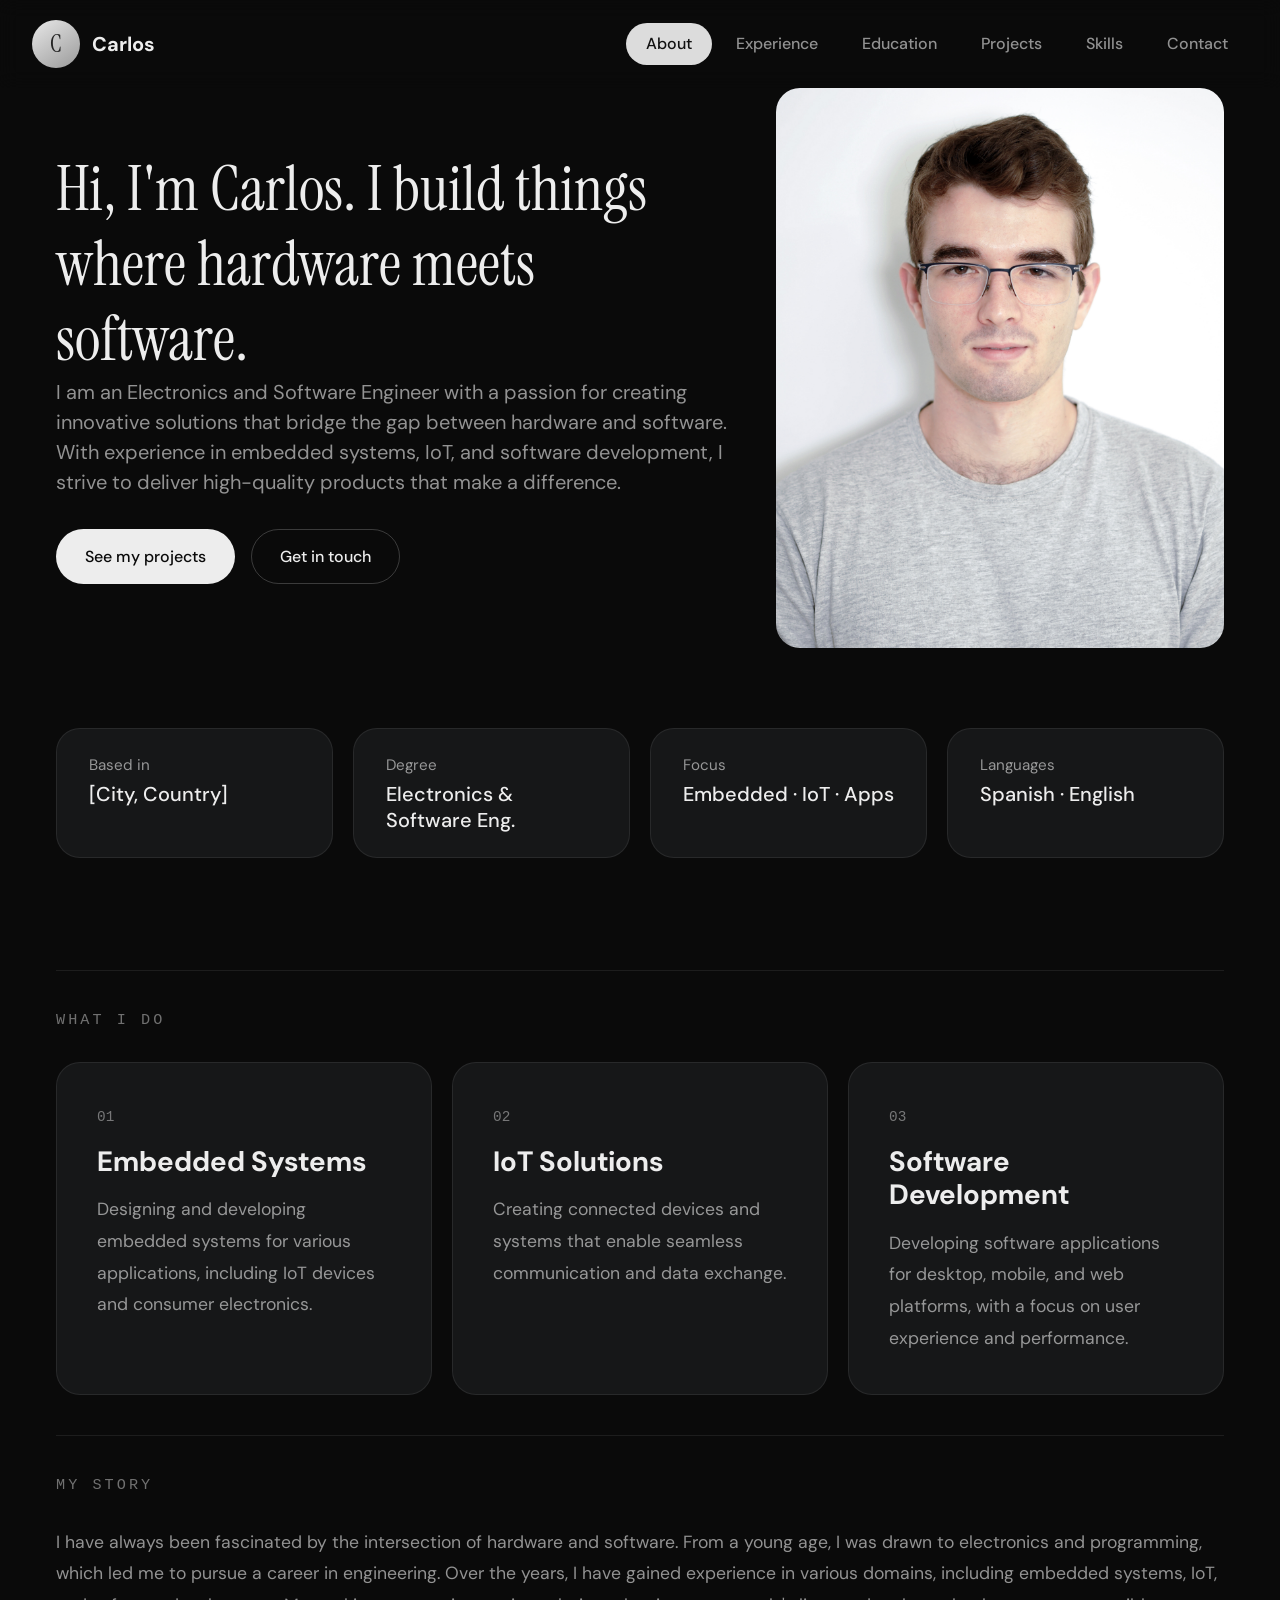
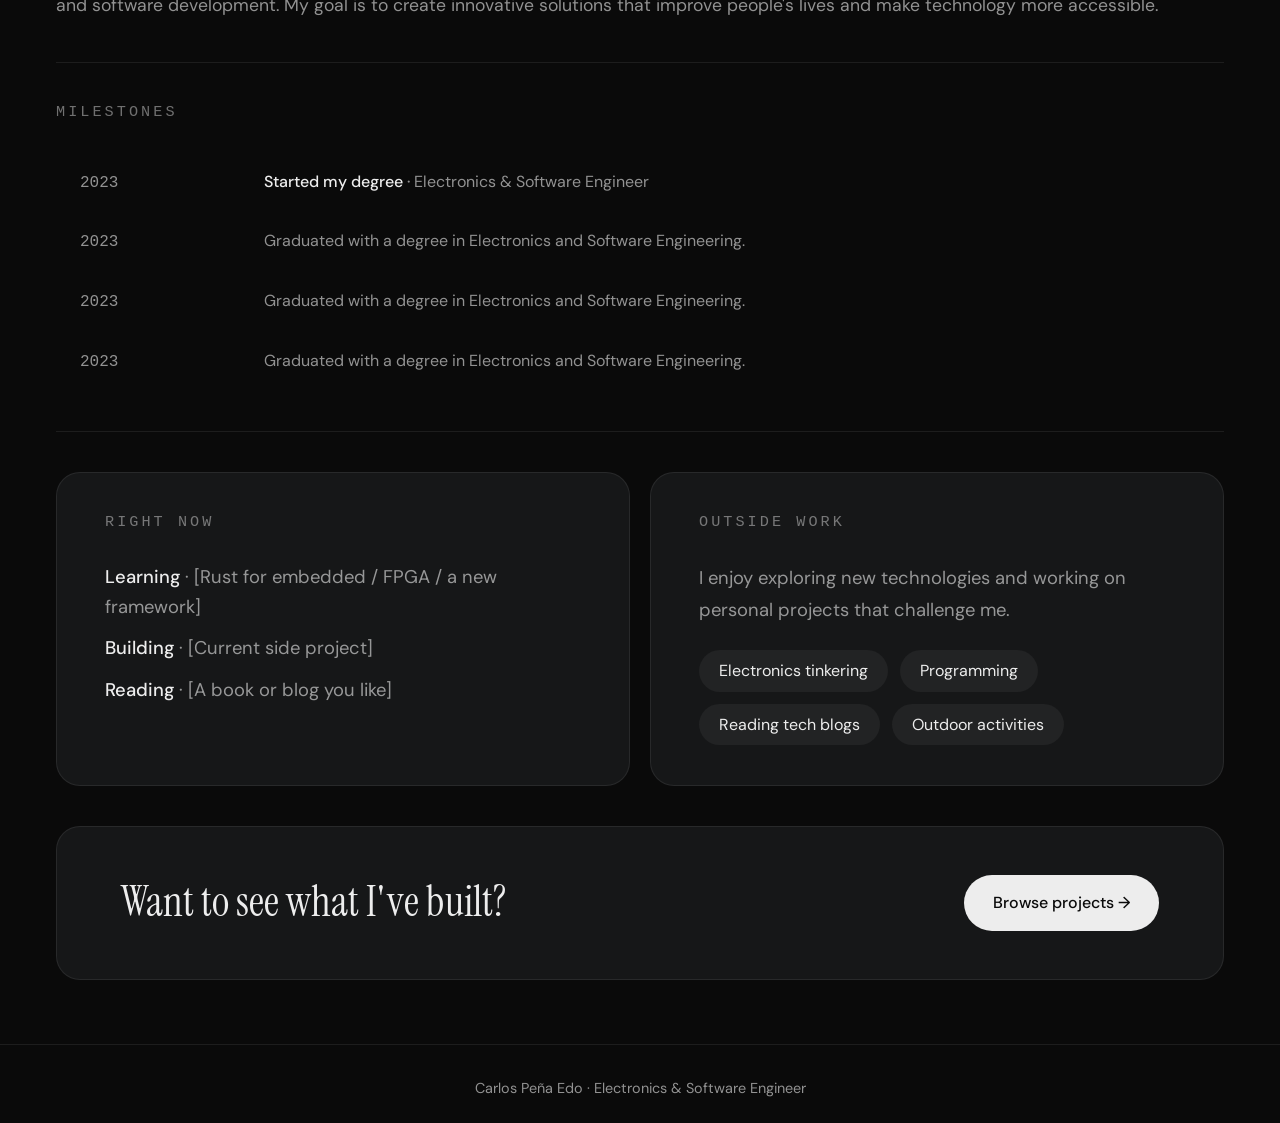
==== index.html @ 1b625529 "index listo" ====
<!DOCTYPE html>
<html lang="en">
    <head>
        <meta charset="UTF-8">
        <meta name="viewport" content="width=device-width, initial-scale=1.0">
        <meta name="description" content="Carlos Peña Edo — Electronics and Software Engineer working where hardware meets software.">
        <meta name="theme-color" content="#0a0a0a">

        <link rel="preconnect" href="https://fonts.googleapis.com">
        <link rel="preconnect" href="https://fonts.gstatic.com" crossorigin>
        <link rel="stylesheet" href="https://fonts.googleapis.com/css2?family=DM+Sans:wght@400;500;700&family=Instrument+Serif&display=swap">

        <link rel="stylesheet" href="css/common.css">
        <link rel="stylesheet" href="css/index.css">

        <title>Carlos Peña Edo · Electronics &amp; Software Engineer</title>
    </head>
    <body>
        <header class="header">
            <a class="header__logo" href="index.html">
                <span class="header__avatar" aria-hidden="true">C</span>
                Carlos
            </a>

            <nav class="header__nav" aria-label="Main">
                <ul class="nav__list">
                    <li><a class="nav__link is-active" href="index.html" aria-current="page">About</a></li>
                    <li><a class="nav__link" href="experience.html">Experience</a></li>
                    <li><a class="nav__link" href="education.html">Education</a></li>
                    <li><a class="nav__link" href="projects.html">Projects</a></li>
                    <li><a class="nav__link" href="skills.html">Skills</a></li>
                    <li><a class="nav__link" href="contact.html">Contact</a></li>
                </ul>
            </nav>
        </header>

        <main>
            <section class="intro">
                <div class="intro__text">
                    <h1 class="intro__title">Hi, I'm Carlos. I build things where hardware meets software.</h1>
                    <p class="intro__description">I am an Electronics and Software Engineer with a passion for creating innovative solutions that bridge the gap between hardware and software. With experience in embedded systems, IoT, and software development, I strive to deliver high-quality products that make a difference.</p>

                    <div class="intro__actions">
                        <a class="btn btn--solid" href="projects.html">See my projects</a>
                        <a class="btn btn--outline" href="contact.html">Get in touch</a>
                    </div>
                </div>

                <div class="intro__image">
                    <img src="img/profile.jpg" alt="Carlos Peña Edo">
                </div>
            </section>

            <section class="facts" aria-label="Quick facts">
                <ul class="facts__list">
                    <li class="card facts__item">
                        <span class="facts__label">Based in</span>
                        <span class="facts__value">[City, Country]</span>
                    </li>
                    <li class="card facts__item">
                        <span class="facts__label">Degree</span>
                        <span class="facts__value">Electronics &amp; Software Eng.</span>
                    </li>
                    <li class="card facts__item">
                        <span class="facts__label">Focus</span>
                        <span class="facts__value">Embedded · IoT · Apps</span>
                    </li>
                    <li class="card facts__item">
                        <span class="facts__label">Languages</span>
                        <span class="facts__value">Spanish · English</span>
                    </li>
                </ul>
            </section>
            <section class="section specializations" aria-label="Specializations">
                <h2 class="specializations__title">What I Do</h2>
                <ul class="specializations__list">
                    <li class="card specializations__item">
                        <span class="specializations__item-number">01</span>
                        <h3 class="specializations__item-title">Embedded Systems</h3>
                        <p class="specializations__item-description">Designing and developing embedded systems for various applications, including IoT devices and consumer electronics.</p>
                    </li>
                    <li class="card specializations__item">
                        <span class="specializations__item-number">02</span>
                        <h3 class="specializations__item-title">IoT Solutions</h3>
                        <p class="specializations__item-description">Creating connected devices and systems that enable seamless communication and data exchange.</p>
                    </li>
                    <li class="card specializations__item">
                        <span class="specializations__item-number">03</span>
                        <h3 class="specializations__item-title">Software Development</h3>
                        <p class="specializations__item-description">Developing software applications for desktop, mobile, and web platforms, with a focus on user experience and performance.</p>
                    </li>
                </ul>
            </section>
            <section class="section my-story" aria-label="My Story">
                <h2 class="my-story__title">My Story</h2>
                <p class="my-story__description">I have always been fascinated by the intersection of hardware and software. From a young age, I was drawn to electronics and programming, which led me to pursue a career in engineering. Over the years, I have gained experience in various domains, including embedded systems, IoT, and software development. My goal is to create innovative solutions that improve people's lives and make technology more accessible.</p>
            </section>
            <section class="section milestones" aria-label="Milestones">
                <h2 class="milestones__title">Milestones</h2>
                <ol>
                    <li class="milestones__item">
                        <time datetime="2023">2023</time>
                        <p class="milestones__description"><strong>Started my degree</strong> Electronics &amp; Software Engineer</p>
                    </li>
                    <li class="milestones__item">
                        <time datetime="2023">2023</time>
                        <p class="milestones__description">Graduated with a degree in Electronics and Software Engineering.</p>
                    </li>
                    <li class="milestones__item">
                        <time datetime="2023">2023</time>
                        <p class="milestones__description">Graduated with a degree in Electronics and Software Engineering.</p>
                    </li>
                    <li class="milestones__item">
                        <time datetime="2023">2023</time>
                        <p class="milestones__description">Graduated with a degree in Electronics and Software Engineering.</p>
                    </li>
                </ol>
            </section>

            <section class="section extras" aria-label="Extras"> 
                <article class="card now">
                    <h2 class="extras__label">Right Now</h2>
                    <dl class="now__list">
                        <div class="now__row">
                            <dt>Learning</dt>
                            <dd>[Rust for embedded / FPGA / a new framework]</dd>
                        </div>
                        <div class="now__row">
                            <dt>Building</dt>
                            <dd>[Current side project]</dd>
                        </div>
                        <div class="now__row">
                            <dt>Reading</dt>
                            <dd>[A book or blog you like]</dd>
                        </div>
                    </dl>
                </article>
                <article class="card hobbies">
                    <h2 class="extras__label">Outside Work</h2>
                    <p class="hobbies__description">I enjoy exploring new technologies and working on personal projects that challenge me.</p>
                    <ul class="hobbies__list">
                        <li class="hobbies__item">Electronics tinkering</li>
                        <li class="hobbies__item">Programming</li>
                        <li class="hobbies__item">Reading tech blogs</li>
                        <li class="hobbies__item">Outdoor activities</li>
                    </ul>
                </article>
            </section>

            <section class="card cta">
                <h2 class="cta__title">Want to see what I've built?</h2>
                <a class="btn btn--solid" href="projects.html">Browse projects <span aria-hidden="true">→</span></a>
            </section>

        </main>

        <footer class="footer">
            <p>Carlos Peña Edo · Electronics &amp; Software Engineer</p>
        </footer>
    </body>
</html>
---- css/common.css ----
:root {
    --color-bg: #0a0a0a;
    --color-surface: #161718;
    --color-border: rgb(255 255 255 / 0.08);
    --color-text: #ededed;
    --color-muted: rgb(237 237 237 / 0.6);
    --color-subtle: rgb(237 237 237 / 0.45);
    --color-header-bg: rgb(10 10 10 / 0.8);

    --font-sans: "DM Sans", system-ui, sans-serif;
    --font-serif: "Instrument Serif", serif;
    --font-mono: ui-monospace, monospace;

    --radius: 1.5rem;
    --page-width: 1200px;
}

/* Reset inicial para que el navegador no tome estilos predeterminados */

*, *::before, *::after { box-sizing: border-box; }
body, h1, h2, h3, p, ul, ol, dl, dd { margin: 0; }
ul, ol { padding: 0; list-style: none; }
img { display: block; max-width: 100%; }
a { color: inherit; text-decoration: none; }


/* Común */

body {
    font-family: var(--font-sans);
    background: var(--color-bg);
    color: var(--color-text);
    line-height: 1.6;
}

main {
    max-width: var(--page-width);
    margin-inline: auto;
    padding-inline: 1rem;
}

h1, h2 {
    font-family: var(--font-serif);
    font-weight: 400;
    line-height: 1.2;
}

p {
    font-family: var(--font-sans);
    font-weight: 400;
    color: var(--color-muted);
}

/* Header */

.header {
    display: flex;
    align-items: center;
    justify-content: space-between;
    gap: 1.5rem;
    padding: 1.25rem 2rem;
    position: sticky;
    top: 0;
    background: var(--color-header-bg);
    backdrop-filter: blur(10px);
}

.header__logo {
    display: flex;
    align-items: center;
    gap: 0.75rem;
    font-weight: 700;
    font-size: 1.25rem;
}

.header__avatar {
    display: grid;
    place-items: center;
    width: 3rem;
    height: 3rem;
    border-radius: 50%;
    background: linear-gradient(145deg, #e8e8e8, #9a9a9a);
    color: #222;
    font-family: var(--font-serif);
    font-size: 1.5rem;
    font-weight: 400;
}

.nav__list{
    display: flex;
    gap: 0.25rem;
}

.nav__link {
    display: block;
    padding: 0.5rem 1.25rem;
    border-radius: 999px;
    color: var(--color-muted);
    font-weight: 500;
    transition: color 0.2s, background-color 0.2s;
}

.nav__link:hover {
    color: var(--color-text);
}

.nav__link.is-active {
    background: #dcdcdc;
    color: #111;
}

/* Footer */
.footer {
    text-align: center;
    align-items: center;
    padding: 2rem 1rem;
    border-top: 1px solid var(--color-border);
    color: var(--color-muted);
    font-size: 0.9rem;
}

/* Card */
.card {
    background-color: var(--color-surface);
    border: 1px solid var(--color-border);
    border-radius: var(--radius);
}

/* Buttons */
.btn {
    display: inline-block;
    padding: 0.875rem 1.75rem;
    border: 1px solid transparent;    /* mismo tamaño en todas las variantes */
    border-radius: 999px;
    font-weight: 500;
    text-align: center;
    transition: background-color 0.2s, border-color 0.2s, color 0.2s;
}

.btn:focus-visible {
    outline: 2px solid var(--color-text);
    outline-offset: 3px;
}

.btn--solid {
    background-color: var(--color-text);
    color: var(--color-bg);
}

.btn--solid:hover {
    background-color: #ffffff;
}

.btn--outline {
    border-color: rgb(255 255 255 / 0.2);
    color: var(--color-text);
}

.btn--outline:hover {
    border-color: rgb(255 255 255 / 0.45);
    background-color: rgb(255 255 255 / 0.06);
}

@media (max-width: 768px) {
    .header__nav {
        overflow-x: auto;
    }
}
---- css/index.css ----
/* Común */
h2 {
    margin-bottom: 2rem;
    font-family: var(--font-mono);
    font-size: 0.95rem;
    letter-spacing: 0.2em;
    text-transform: uppercase;
    color: var(--color-subtle);
}

.section {
    margin-top: 2 rem;
    padding: 2.5rem 0;
    border-top: 1px solid var(--color-border);
}

/* Intro */
.intro {
    display: grid;
    grid-template-columns: 3fr 2fr;   /* mismo 60/40, pero el gap se descuenta solo */
    gap: 3rem;
    align-items: center;              /* centra texto e imagen en vertical */
}

.intro__title {
    font-size: clamp(2.25rem, 1.5rem + 3vw, 5rem);
}

.intro__actions {
    display: flex;
    gap: 1rem;
    margin-top: 2rem;
}

.intro__description {
    font-size: clamp(1rem, 0.75rem + 1vw, 1.25rem);
    line-height: 1.5;
    color: var(--color-muted);
}

.intro__image img {
    width: 100%;
    aspect-ratio: 0.8;
    object-fit: cover;                /* recorta en vez de deformar */
    border-radius: var(--radius);
}

/* Facts */
.facts {
    margin-top: 5rem;
}

.facts__list {
    display: grid;
    grid-template-columns: repeat(auto-fit, minmax(13rem, 1fr));   /* 4 columnas en escritorio, bajan solas en móvil */
    gap: 1.25rem;
}

.facts__item {
    display: flex;
    flex-direction: column;
    gap: 0.25rem;
    padding: 1.5rem 2rem;
}

.facts__label {
    font-size: 0.95rem;
    color: var(--color-muted);
}

.facts__value {
    font-size: 1.25rem;
    font-weight: 500;
    line-height: 1.3;
}

/* Specializations */
.specializations {
    margin-top: 7rem;
}

.specializations__list {
    display: grid;
    grid-template-columns: repeat(auto-fit, minmax(18rem, 1fr));
    gap: 1.25rem;
}

.specializations__item {
    padding: 2.5rem;
}

.specializations__item-number {
    font-family: var(--font-mono);
    font-size: 0.9rem;
    color: var(--color-subtle);
}

.specializations__item-title {
    margin-block: 1rem;
    font-size: 1.75rem;
    font-weight: 700;
    line-height: 1.2;
}

.specializations__item-description {
    font-size: 1.1rem;
    line-height: 1.8;
}

/* My-Story */
.my-story__description {
    font-size: 1.1rem;
    line-height: 1.8;
}

/* Milestones */
.milestones__item {
    display: grid;
    grid-template-columns: 10rem 1fr; /* año fijo | descripción ocupa el resto */
    gap: 1.5rem;
    align-items: baseline;
    padding: 1rem 1.5rem;
}

.milestones__item strong::after {
    content: " ·";
    color: var(--color-muted);
}

.milestones__item time {
    font-family: var(--font-mono);
    color: var(--color-muted);
}

.milestones__description {
    color: var(--color-muted);
}

.milestones__description strong {
    color: var(--color-text);
    font-weight: 500;
}

/* Extras */
.extras {
    display: grid;
    grid-template-columns: repeat(auto-fit, minmax(20rem, 1fr));   /* 2 columnas en escritorio, 1 en móvil */
    gap: 1.25rem;
}

.now,
.hobbies {
    padding: 2.5rem 3rem;
}

.now__list {
    display: flex;
    flex-direction: column;
    gap: 0.75rem;
    font-size: 1.15rem;
}

.now__row dt,
.now__row dd {
    display: inline;                  /* dt y dd son de bloque: los ponemos en la misma línea */
}

.now__row dt {
    font-weight: 500;
}

.now__row dd {
    color: var(--color-muted);
}

.now__row dd::before {
    content: "· ";                    /* separador decorativo, no forma parte del contenido */
}

.hobbies__description {
    font-size: 1.15rem;
    line-height: 1.7;
    color: var(--color-muted);
}

.hobbies__list {
    display: flex;
    flex-wrap: wrap;
    gap: 0.75rem;
    margin-top: 1.5rem;
}

.hobbies__item {
    padding: 0.5rem 1.25rem;
    border-radius: 999px;
    background-color: rgb(255 255 255 / 0.05);
}

/* CTA */
.cta {
    display: flex;
    flex-wrap: wrap;                  /* en móvil el botón baja debajo del título */
    align-items: center;
    justify-content: space-between;
    gap: 2rem;
    margin-bottom: 4rem;
    padding: 3rem 4rem;
}

.cta__title {
    margin: 0;                        /* anula el estilo de etiqueta de los h2 */
    font-family: var(--font-serif);
    font-size: clamp(1.75rem, 1rem + 2vw, 2.75rem);
    letter-spacing: normal;
    text-transform: none;
    color: var(--color-text);
}
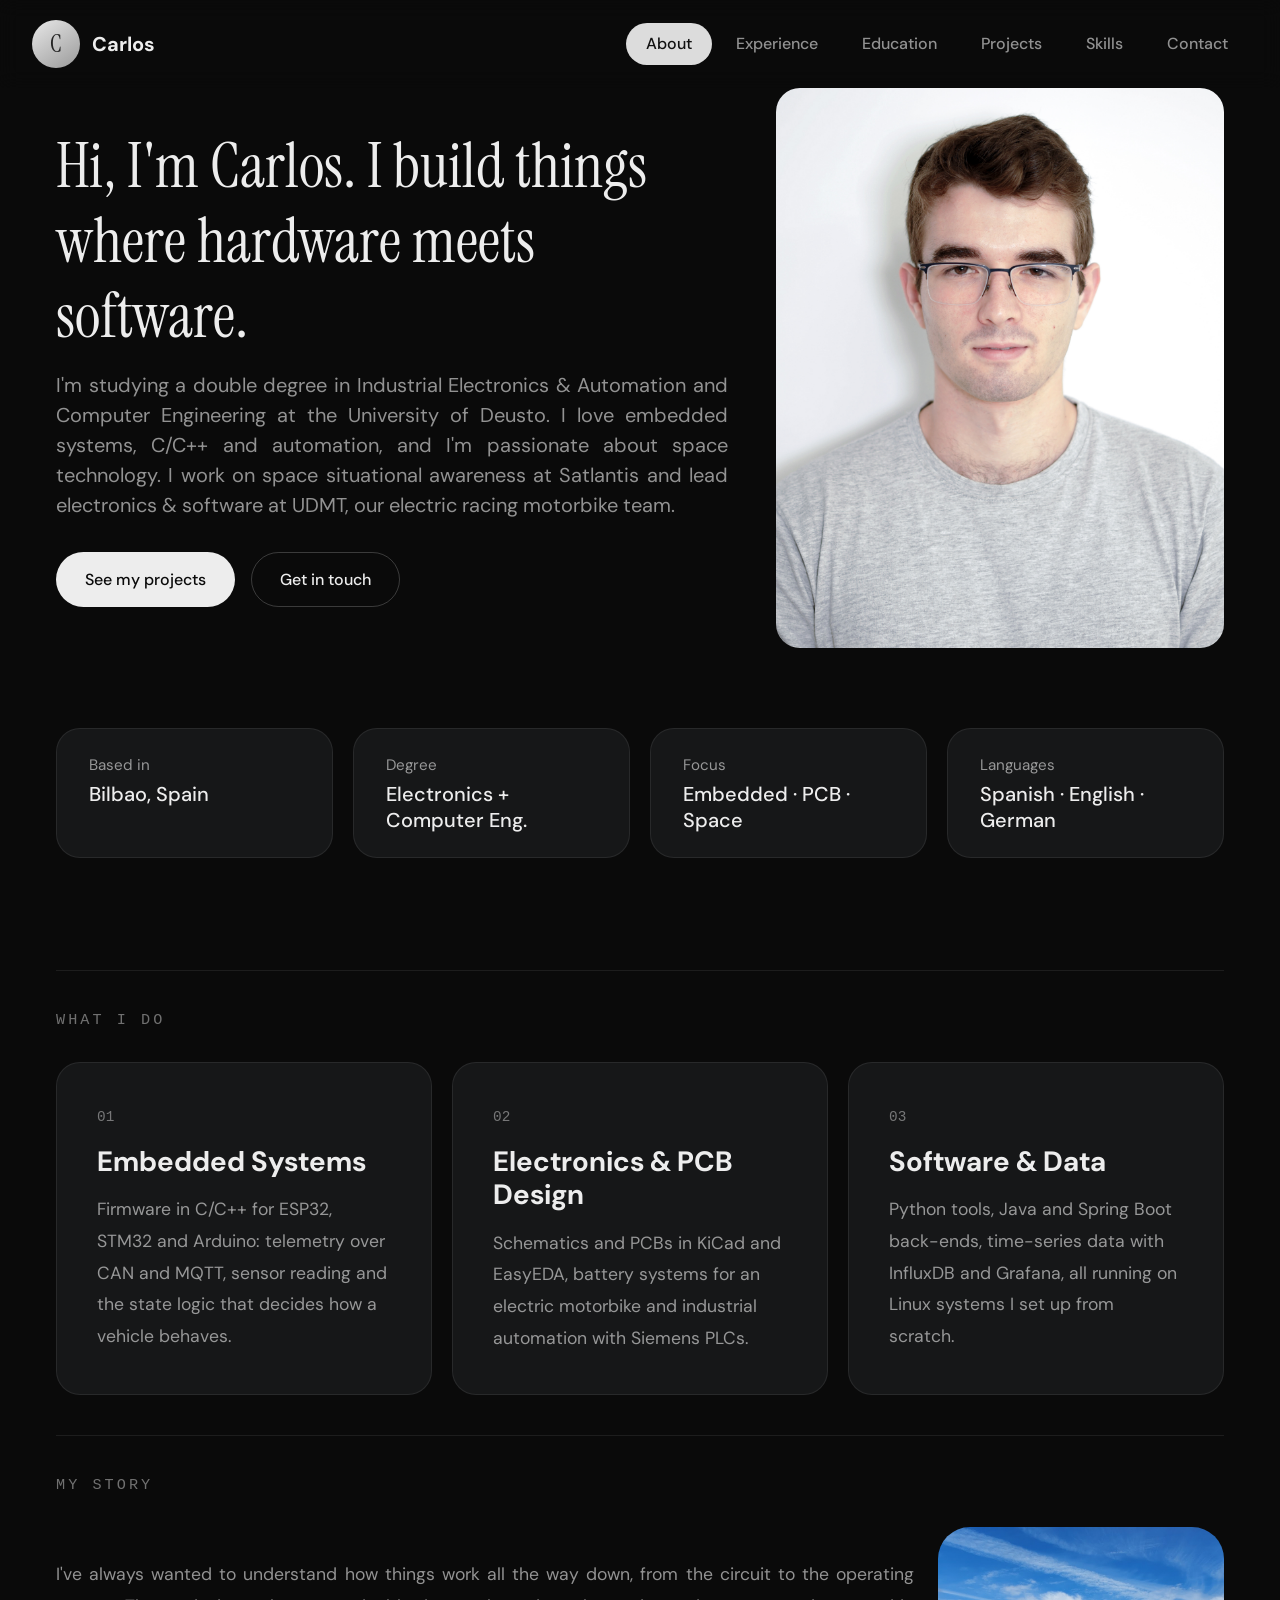
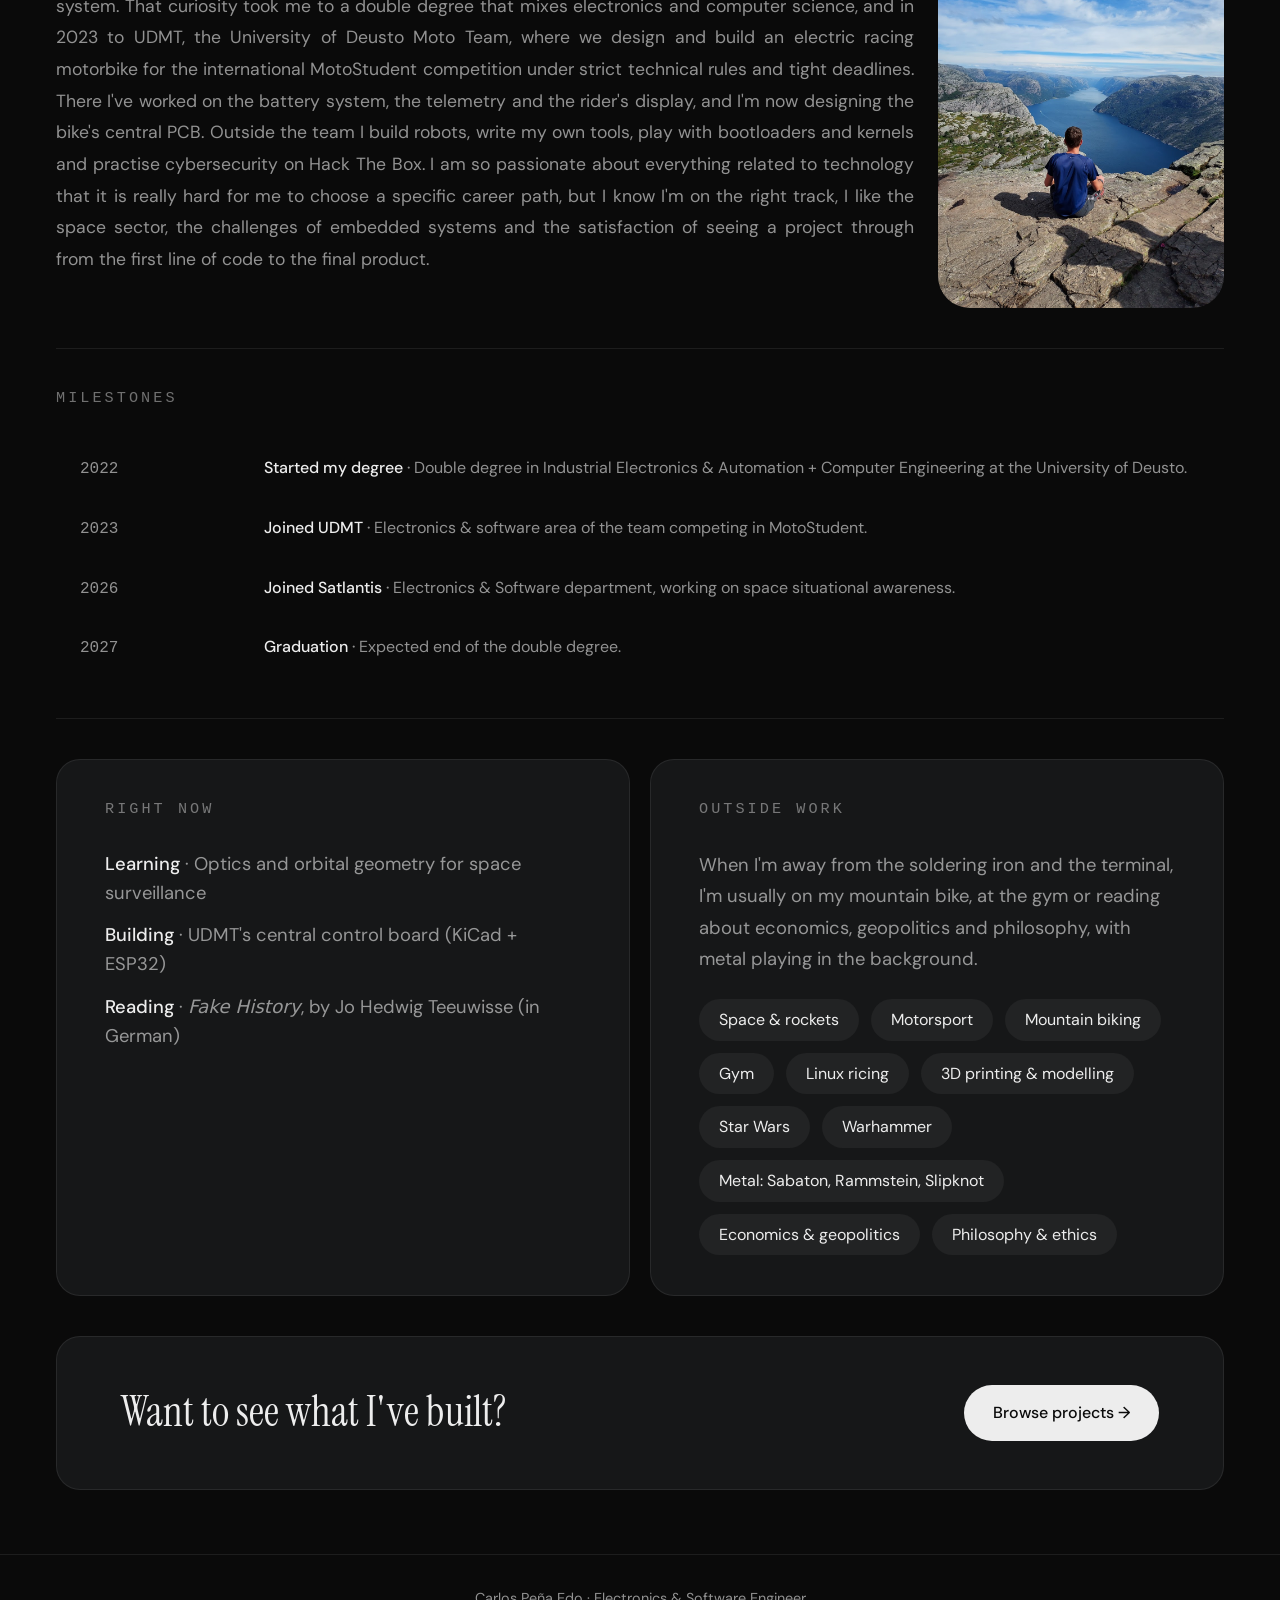
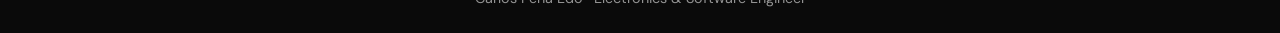
==== commit fb77405e: "proyecto finalizado" ====
--- a/index.html
+++ b/index.html
@@ -3,7 +3,7 @@
     <head>
         <meta charset="UTF-8">
         <meta name="viewport" content="width=device-width, initial-scale=1.0">
-        <meta name="description" content="Carlos Peña Edo — Electronics and Software Engineer working where hardware meets software.">
+        <meta name="description" content="Carlos Peña Edo — Electronics and Computer Engineering student working where hardware meets software: embedded systems, PCBs and space technology.">
         <meta name="theme-color" content="#0a0a0a">
 
         <link rel="preconnect" href="https://fonts.googleapis.com">
@@ -38,7 +38,7 @@
             <section class="intro">
                 <div class="intro__text">
                     <h1 class="intro__title">Hi, I'm Carlos. I build things where hardware meets software.</h1>
-                    <p class="intro__description">I am an Electronics and Software Engineer with a passion for creating innovative solutions that bridge the gap between hardware and software. With experience in embedded systems, IoT, and software development, I strive to deliver high-quality products that make a difference.</p>
+                    <p class="intro__description">I'm studying a double degree in Industrial Electronics &amp; Automation and Computer Engineering at the University of Deusto. I love embedded systems, C/C++ and automation, and I'm passionate about space technology. I work on space situational awareness at Satlantis and lead electronics &amp; software at UDMT, our electric racing motorbike team.</p>
 
                     <div class="intro__actions">
                         <a class="btn btn--solid" href="projects.html">See my projects</a>
@@ -55,19 +55,19 @@
                 <ul class="facts__list">
                     <li class="card facts__item">
                         <span class="facts__label">Based in</span>
-                        <span class="facts__value">[City, Country]</span>
+                        <span class="facts__value">Bilbao, Spain</span>
                     </li>
                     <li class="card facts__item">
                         <span class="facts__label">Degree</span>
-                        <span class="facts__value">Electronics &amp; Software Eng.</span>
+                        <span class="facts__value">Electronics + Computer Eng.</span>
                     </li>
                     <li class="card facts__item">
                         <span class="facts__label">Focus</span>
-                        <span class="facts__value">Embedded · IoT · Apps</span>
+                        <span class="facts__value">Embedded · PCB · Space</span>
                     </li>
                     <li class="card facts__item">
                         <span class="facts__label">Languages</span>
-                        <span class="facts__value">Spanish · English</span>
+                        <span class="facts__value">Spanish · English · German</span>
                     </li>
                 </ul>
             </section>
@@ -77,72 +77,92 @@
                     <li class="card specializations__item">
                         <span class="specializations__item-number">01</span>
                         <h3 class="specializations__item-title">Embedded Systems</h3>
-                        <p class="specializations__item-description">Designing and developing embedded systems for various applications, including IoT devices and consumer electronics.</p>
+                        <p class="specializations__item-description">Firmware in C/C++ for ESP32, STM32 and Arduino: telemetry over CAN and MQTT, sensor reading and the state logic that decides how a vehicle behaves.</p>
                     </li>
                     <li class="card specializations__item">
                         <span class="specializations__item-number">02</span>
-                        <h3 class="specializations__item-title">IoT Solutions</h3>
-                        <p class="specializations__item-description">Creating connected devices and systems that enable seamless communication and data exchange.</p>
+                        <h3 class="specializations__item-title">Electronics &amp; PCB Design</h3>
+                        <p class="specializations__item-description">Schematics and PCBs in KiCad and EasyEDA, battery systems for an electric motorbike and industrial automation with Siemens PLCs.</p>
                     </li>
                     <li class="card specializations__item">
                         <span class="specializations__item-number">03</span>
-                        <h3 class="specializations__item-title">Software Development</h3>
-                        <p class="specializations__item-description">Developing software applications for desktop, mobile, and web platforms, with a focus on user experience and performance.</p>
+                        <h3 class="specializations__item-title">Software &amp; Data</h3>
+                        <p class="specializations__item-description">Python tools, Java and Spring Boot back-ends, time-series data with InfluxDB and Grafana, all running on Linux systems I set up from scratch.</p>
                     </li>
                 </ul>
             </section>
             <section class="section my-story" aria-label="My Story">
                 <h2 class="my-story__title">My Story</h2>
-                <p class="my-story__description">I have always been fascinated by the intersection of hardware and software. From a young age, I was drawn to electronics and programming, which led me to pursue a career in engineering. Over the years, I have gained experience in various domains, including embedded systems, IoT, and software development. My goal is to create innovative solutions that improve people's lives and make technology more accessible.</p>
+                <div class="my-story__content">
+                    <p class="my-story__description">I've always wanted to understand how things work all the way down, 
+                        from the circuit to the operating system. That curiosity took me to a double degree that mixes 
+                        electronics and computer science, and in 2023 to UDMT, the University of Deusto Moto Team, where 
+                        we design and build an electric racing motorbike for the international MotoStudent competition under 
+                        strict technical rules and tight deadlines. There I've worked on the battery system, the telemetry 
+                        and the rider's display, and I'm now designing the bike's central PCB. Outside the team I build robots, 
+                        write my own tools, play with bootloaders and kernels and practise cybersecurity on Hack The Box. 
+                        I am so passionate about everything related to technology that it is really hard for me to choose a 
+                        specific career path, but I know I'm on the right track, I like the space sector, the challenges of 
+                        embedded systems and the satisfaction of seeing a project through from the first line of code to the final product.
+                    </p>
+                    <img class="my-story__image" src="img/landscape.jpg" alt="Carlos Peña Edo in Norway">
+                </div>
             </section>
             <section class="section milestones" aria-label="Milestones">
                 <h2 class="milestones__title">Milestones</h2>
                 <ol>
                     <li class="milestones__item">
-                        <time datetime="2023">2023</time>
-                        <p class="milestones__description"><strong>Started my degree</strong> Electronics &amp; Software Engineer</p>
+                        <time datetime="2022">2022</time>
+                        <p class="milestones__description"><strong>Started my degree</strong> Double degree in Industrial Electronics &amp; Automation + Computer Engineering at the University of Deusto.</p>
                     </li>
                     <li class="milestones__item">
                         <time datetime="2023">2023</time>
-                        <p class="milestones__description">Graduated with a degree in Electronics and Software Engineering.</p>
+                        <p class="milestones__description"><strong>Joined UDMT</strong> Electronics &amp; software area of the team competing in MotoStudent.</p>
                     </li>
                     <li class="milestones__item">
-                        <time datetime="2023">2023</time>
-                        <p class="milestones__description">Graduated with a degree in Electronics and Software Engineering.</p>
+                        <time datetime="2026">2026</time>
+                        <p class="milestones__description"><strong>Joined Satlantis</strong> Electronics &amp; Software department, working on space situational awareness.</p>
                     </li>
                     <li class="milestones__item">
-                        <time datetime="2023">2023</time>
-                        <p class="milestones__description">Graduated with a degree in Electronics and Software Engineering.</p>
+                        <time datetime="2027">2027</time>
+                        <p class="milestones__description"><strong>Graduation</strong> Expected end of the double degree.</p>
                     </li>
                 </ol>
             </section>
 
-            <section class="section extras" aria-label="Extras"> 
+            <section class="section extras" aria-label="Extras">
                 <article class="card now">
                     <h2 class="extras__label">Right Now</h2>
                     <dl class="now__list">
                         <div class="now__row">
                             <dt>Learning</dt>
-                            <dd>[Rust for embedded / FPGA / a new framework]</dd>
+                            <dd>Optics and orbital geometry for space surveillance</dd>
                         </div>
                         <div class="now__row">
                             <dt>Building</dt>
-                            <dd>[Current side project]</dd>
+                            <dd>UDMT's central control board (KiCad + ESP32)</dd>
                         </div>
                         <div class="now__row">
                             <dt>Reading</dt>
-                            <dd>[A book or blog you like]</dd>
+                            <dd><cite>Fake History</cite>, by Jo Hedwig Teeuwisse (in German)</dd>
                         </div>
                     </dl>
                 </article>
                 <article class="card hobbies">
                     <h2 class="extras__label">Outside Work</h2>
-                    <p class="hobbies__description">I enjoy exploring new technologies and working on personal projects that challenge me.</p>
+                    <p class="hobbies__description">When I'm away from the soldering iron and the terminal, I'm usually on my mountain bike, at the gym or reading about economics, geopolitics and philosophy, with metal playing in the background.</p>
                     <ul class="hobbies__list">
-                        <li class="hobbies__item">Electronics tinkering</li>
-                        <li class="hobbies__item">Programming</li>
-                        <li class="hobbies__item">Reading tech blogs</li>
-                        <li class="hobbies__item">Outdoor activities</li>
+                        <li class="hobbies__item">Space &amp; rockets</li>
+                        <li class="hobbies__item">Motorsport</li>
+                        <li class="hobbies__item">Mountain biking</li>
+                        <li class="hobbies__item">Gym</li>
+                        <li class="hobbies__item">Linux ricing</li>
+                        <li class="hobbies__item">3D printing &amp; modelling</li>
+                        <li class="hobbies__item">Star Wars</li>
+                        <li class="hobbies__item">Warhammer</li>
+                        <li class="hobbies__item">Metal: Sabaton, Rammstein, Slipknot</li>
+                        <li class="hobbies__item">Economics &amp; geopolitics</li>
+                        <li class="hobbies__item">Philosophy &amp; ethics</li>
                     </ul>
                 </article>
             </section>
--- a/css/common.css
+++ b/css/common.css
@@ -22,6 +22,8 @@
 ul, ol { padding: 0; list-style: none; }
 img { display: block; max-width: 100%; }
 a { color: inherit; text-decoration: none; }
+button, input, textarea { font: inherit; }   /* los formularios no heredan la fuente por defecto */
+button { cursor: pointer; }
 
 
 /* Común */
@@ -61,6 +63,7 @@
     padding: 1.25rem 2rem;
     position: sticky;
     top: 0;
+    z-index: 10;                      /* por encima de las imágenes posicionadas de las cards */
     background: var(--color-header-bg);
     backdrop-filter: blur(10px);
 }
@@ -166,3 +169,49 @@
         overflow-x: auto;
     }
 }
+
+/* Page title (páginas interiores) */
+.page-title {
+    margin-block: 4rem 2.5rem;
+    font-size: clamp(2.75rem, 2rem + 3vw, 4.5rem);
+}
+
+/* Tags */
+.tag-list {
+    display: flex;
+    flex-wrap: wrap;
+    gap: 0.625rem;
+}
+
+.tag {
+    padding: 0.375rem 1.125rem;
+    border-radius: 999px;
+    background-color: #dcdcdc;        /* mismo gris que el enlace activo del menú */
+    color: #111;
+    font-size: 0.95rem;
+    font-weight: 500;
+}
+
+/* Pager: anterior / siguiente al final de cada página */
+.pager {
+    display: flex;
+    justify-content: space-between;
+    gap: 1rem;
+    margin-block: 6rem 3rem;
+    font-size: 1.1rem;
+    font-weight: 500;
+}
+
+.pager__link {
+    color: var(--color-muted);
+    transition: color 0.2s;
+}
+
+.pager__link--next {
+    margin-left: auto;                /* se queda a la derecha aunque no haya enlace anterior */
+    color: var(--color-text);
+}
+
+.pager__link:hover {
+    color: var(--color-text);
+}
--- a/css/index.css
+++ b/css/index.css
@@ -24,6 +24,7 @@
 
 .intro__title {
     font-size: clamp(2.25rem, 1.5rem + 3vw, 5rem);
+    margin-bottom: 1rem;
 }
 
 .intro__actions {
@@ -36,6 +37,7 @@
     font-size: clamp(1rem, 0.75rem + 1vw, 1.25rem);
     line-height: 1.5;
     color: var(--color-muted);
+    text-align: justify;
 }
 
 .intro__image img {
@@ -108,9 +110,32 @@
 }
 
 /* My-Story */
+.my-story__content {
+    display: grid;
+    grid-template-columns: 3fr 1fr;
+    gap: 1.5rem;
+}
 .my-story__description {
     font-size: 1.1rem;
     line-height: 1.8;
+    align-self: center;
+    text-align: justify;
+}
+
+.my-story__image {
+    border-radius: 2rem;
+    align-self: center;
+}
+
+@media (max-width: 768px) {
+    .my-story__content {
+        grid-template-columns: 1fr;
+    }
+    .my-story__image {
+        width: 100%;
+        aspect-ratio: 1.5;
+        object-fit: cover;
+    }
 }
 
 /* Milestones */
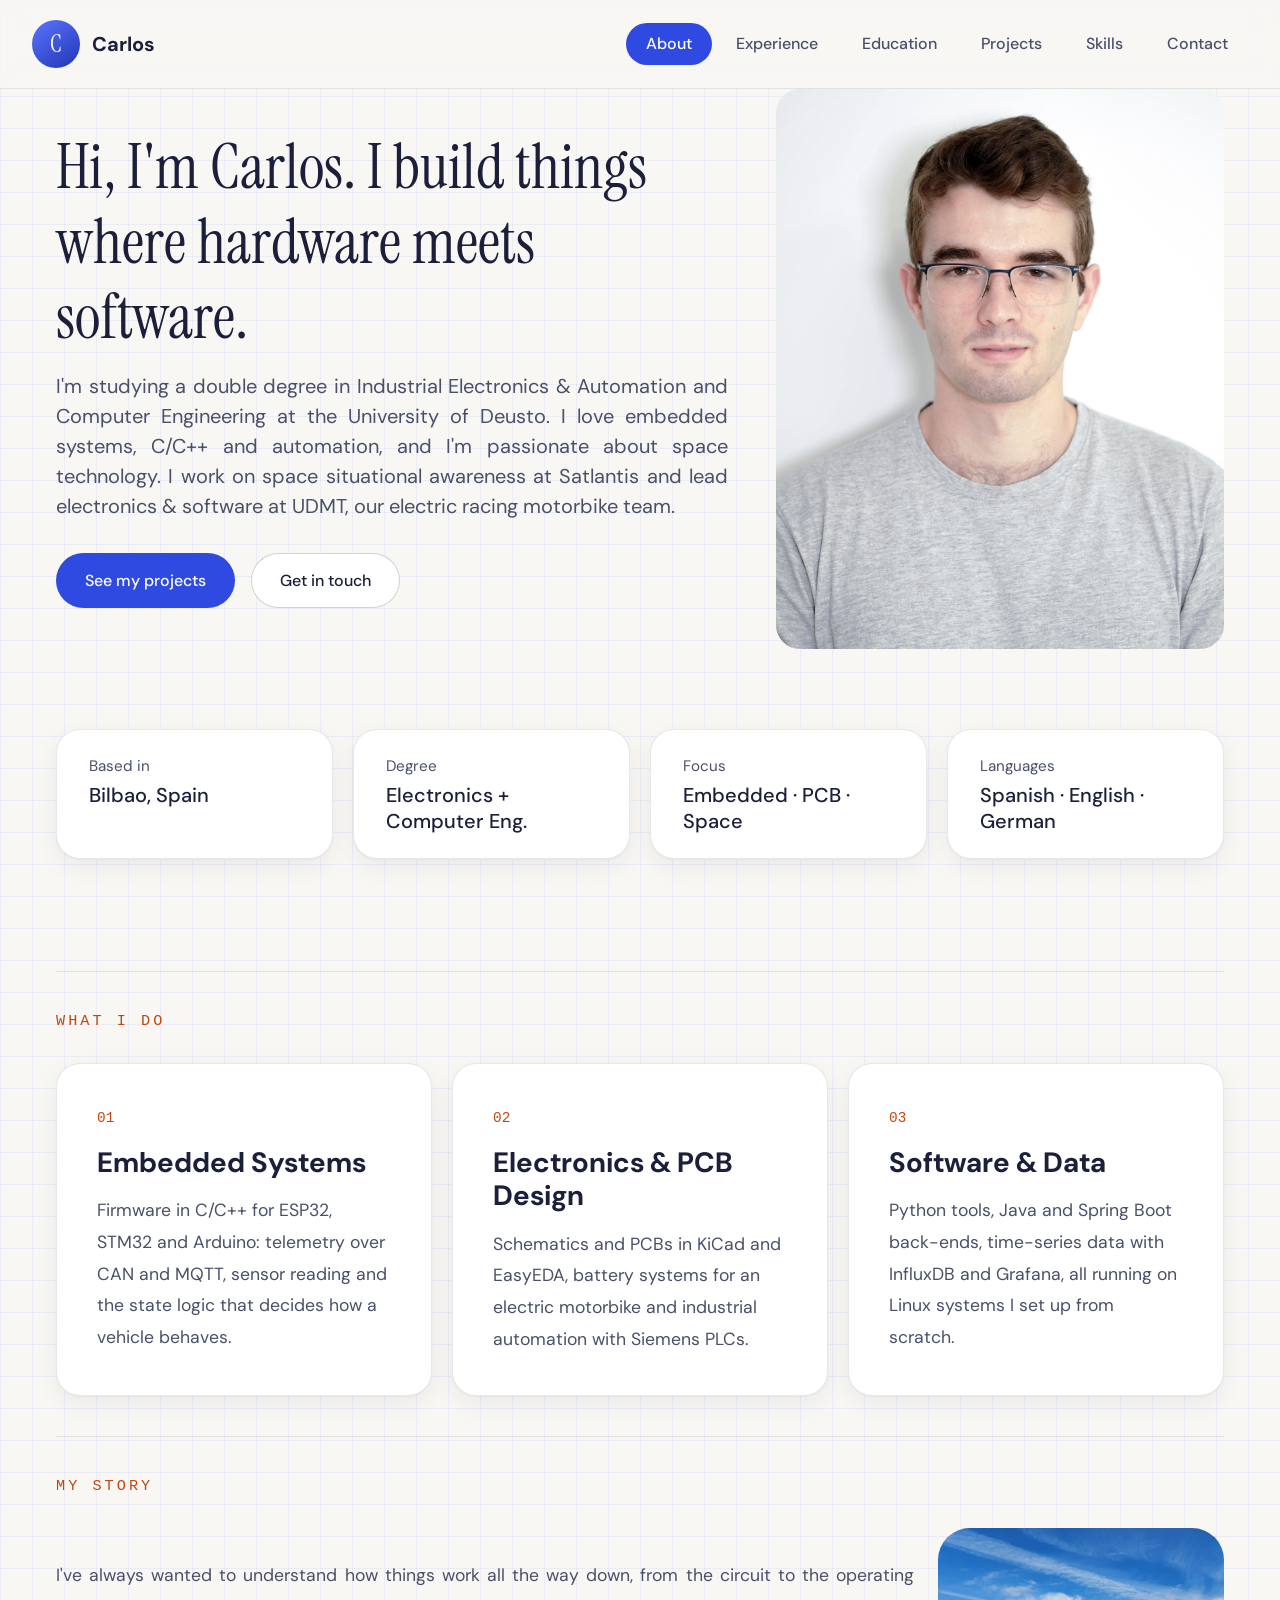
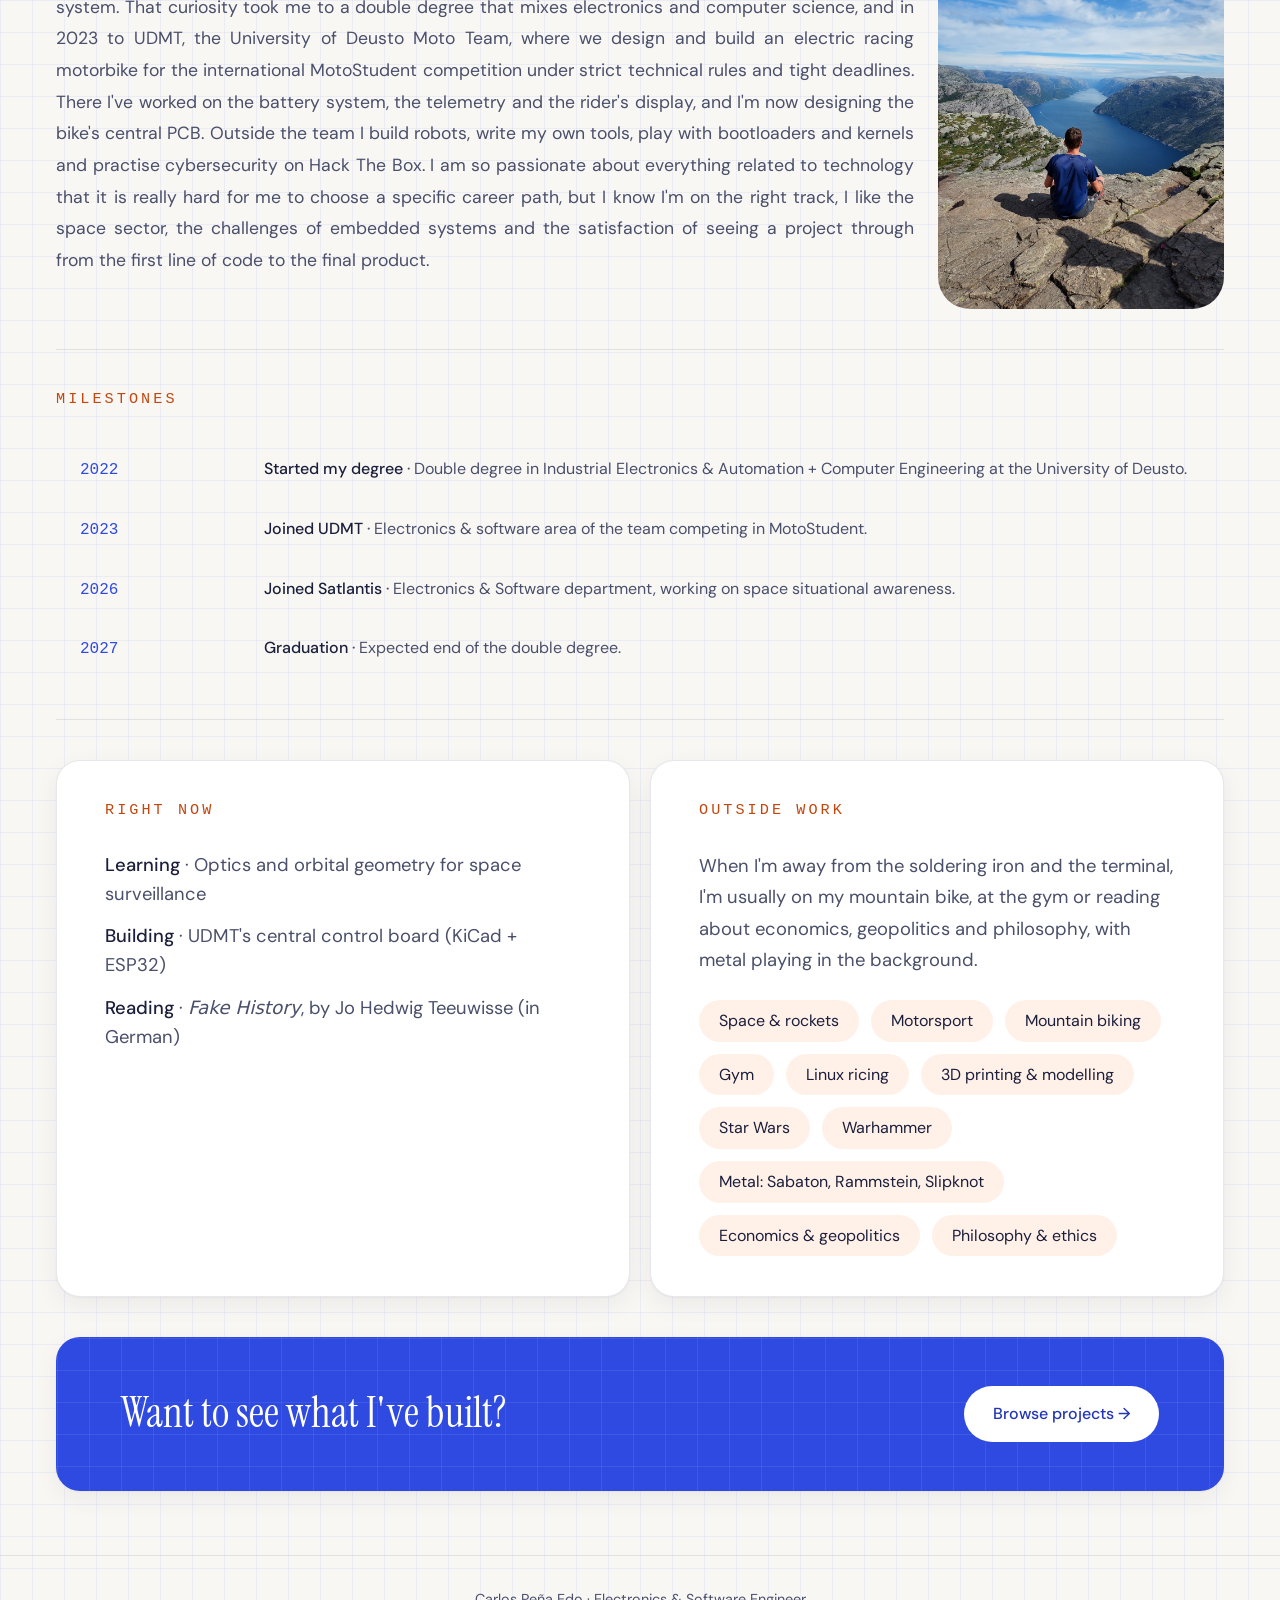
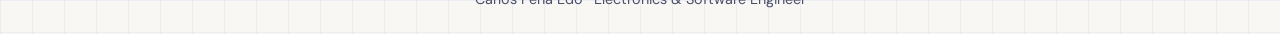
==== commit 57aab38f: "blue_white theme" ====
--- a/index.html
+++ b/index.html
@@ -4,7 +4,7 @@
         <meta charset="UTF-8">
         <meta name="viewport" content="width=device-width, initial-scale=1.0">
         <meta name="description" content="Carlos Peña Edo — Electronics and Computer Engineering student working where hardware meets software: embedded systems, PCBs and space technology.">
-        <meta name="theme-color" content="#0a0a0a">
+        <meta name="theme-color" content="#f8f7f4">
 
         <link rel="preconnect" href="https://fonts.googleapis.com">
         <link rel="preconnect" href="https://fonts.gstatic.com" crossorigin>
--- a/css/common.css
+++ b/css/common.css
@@ -1,11 +1,25 @@
 :root {
-    --color-bg: #0a0a0a;
-    --color-surface: #161718;
-    --color-border: rgb(255 255 255 / 0.08);
-    --color-text: #ededed;
-    --color-muted: rgb(237 237 237 / 0.6);
-    --color-subtle: rgb(237 237 237 / 0.45);
-    --color-header-bg: rgb(10 10 10 / 0.8);
+    color-scheme: light;              /* scrollbars y controles de formulario en versión clara */
+
+    --color-bg: #f8f7f4;              /* blanco roto, más cálido que #fff */
+    --color-surface: #ffffff;
+    --color-border: rgb(27 31 59 / 0.1);
+    --color-border-strong: rgb(27 31 59 / 0.2);
+    --color-text: #1b1f3b;            /* azul tinta casi negro */
+    --color-muted: #4a4f6a;
+    --color-subtle: #62677f;
+    --color-header-bg: rgb(248 247 244 / 0.8);
+    --color-grid: rgb(47 74 224 / 0.06);
+
+    --color-accent: #2f4ae0;          /* azul cobalto: enlaces, botones, menú */
+    --color-accent-strong: #2236b5;
+    --color-accent-soft: #e8ecfd;
+    --color-on-accent: #ffffff;       /* texto encima del azul */
+    --color-signal: #f26b38;          /* naranja: solo detalles decorativos */
+    --color-signal-text: #c2470f;     /* naranja más oscuro para que se lea como texto */
+    --color-signal-soft: #fff0e8;
+
+    --shadow: 0 1px 2px rgb(27 31 59 / 0.04), 0 8px 24px rgb(27 31 59 / 0.06);
 
     --font-sans: "DM Sans", system-ui, sans-serif;
     --font-serif: "Instrument Serif", serif;
@@ -22,7 +36,7 @@
 ul, ol { padding: 0; list-style: none; }
 img { display: block; max-width: 100%; }
 a { color: inherit; text-decoration: none; }
-button, input, textarea { font: inherit; }   /* los formularios no heredan la fuente por defecto */
+button, input, select, textarea { font: inherit; }   /* los formularios no heredan la fuente por defecto */
 button { cursor: pointer; }
 
 
@@ -30,9 +44,18 @@
 
 body {
     font-family: var(--font-sans);
-    background: var(--color-bg);
+    background-color: var(--color-bg);
+    background-image:                 /* cuadrícula de plano: una línea horizontal y otra vertical cada 2rem */
+        linear-gradient(var(--color-grid) 1px, transparent 1px),
+        linear-gradient(90deg, var(--color-grid) 1px, transparent 1px);
+    background-size: 2rem 2rem;
     color: var(--color-text);
     line-height: 1.6;
+}
+
+::selection {
+    background-color: var(--color-accent-soft);
+    color: var(--color-accent-strong);
 }
 
 main {
@@ -64,6 +87,7 @@
     position: sticky;
     top: 0;
     z-index: 10;                      /* por encima de las imágenes posicionadas de las cards */
+    border-bottom: 1px solid var(--color-border);
     background: var(--color-header-bg);
     backdrop-filter: blur(10px);
 }
@@ -82,8 +106,8 @@
     width: 3rem;
     height: 3rem;
     border-radius: 50%;
-    background: linear-gradient(145deg, #e8e8e8, #9a9a9a);
-    color: #222;
+    background: linear-gradient(145deg, #5b74ff, var(--color-accent-strong));
+    color: var(--color-on-accent);
     font-family: var(--font-serif);
     font-size: 1.5rem;
     font-weight: 400;
@@ -104,12 +128,13 @@
 }
 
 .nav__link:hover {
-    color: var(--color-text);
+    background-color: var(--color-accent-soft);
+    color: var(--color-accent-strong);
 }
 
 .nav__link.is-active {
-    background: #dcdcdc;
-    color: #111;
+    background: var(--color-accent);
+    color: var(--color-on-accent);
 }
 
 /* Footer */
@@ -127,6 +152,7 @@
     background-color: var(--color-surface);
     border: 1px solid var(--color-border);
     border-radius: var(--radius);
+    box-shadow: var(--shadow);        /* en fondo claro la sombra separa la card del fondo */
 }
 
 /* Buttons */
@@ -141,27 +167,28 @@
 }
 
 .btn:focus-visible {
-    outline: 2px solid var(--color-text);
+    outline: 2px solid var(--color-accent);
     outline-offset: 3px;
 }
 
 .btn--solid {
-    background-color: var(--color-text);
-    color: var(--color-bg);
+    background-color: var(--color-accent);
+    color: var(--color-on-accent);
 }
 
 .btn--solid:hover {
-    background-color: #ffffff;
+    background-color: var(--color-accent-strong);
 }
 
 .btn--outline {
-    border-color: rgb(255 255 255 / 0.2);
+    border-color: var(--color-border-strong);
+    background-color: var(--color-surface);
     color: var(--color-text);
 }
 
 .btn--outline:hover {
-    border-color: rgb(255 255 255 / 0.45);
-    background-color: rgb(255 255 255 / 0.06);
+    border-color: var(--color-accent);
+    color: var(--color-accent-strong);
 }
 
 @media (max-width: 768px) {
@@ -176,6 +203,11 @@
     font-size: clamp(2.75rem, 2rem + 3vw, 4.5rem);
 }
 
+.page-title::after {
+    content: ".";                     /* punto final decorativo en naranja: «Projects.» */
+    color: var(--color-signal);
+}
+
 /* Tags */
 .tag-list {
     display: flex;
@@ -186,8 +218,8 @@
 .tag {
     padding: 0.375rem 1.125rem;
     border-radius: 999px;
-    background-color: #dcdcdc;        /* mismo gris que el enlace activo del menú */
-    color: #111;
+    background-color: var(--color-accent-soft);   /* versión suave del azul del menú */
+    color: var(--color-accent-strong);
     font-size: 0.95rem;
     font-weight: 500;
 }
@@ -209,9 +241,9 @@
 
 .pager__link--next {
     margin-left: auto;                /* se queda a la derecha aunque no haya enlace anterior */
-    color: var(--color-text);
+    color: var(--color-accent);
 }
 
 .pager__link:hover {
-    color: var(--color-text);
-}
+    color: var(--color-accent-strong);
+}
--- a/css/index.css
+++ b/css/index.css
@@ -5,7 +5,7 @@
     font-size: 0.95rem;
     letter-spacing: 0.2em;
     text-transform: uppercase;
-    color: var(--color-subtle);
+    color: var(--color-signal-text);
 }
 
 .section {
@@ -38,6 +38,7 @@
     line-height: 1.5;
     color: var(--color-muted);
     text-align: justify;
+    hyphens: auto;                    /* parte palabras con guion para evitar huecos grandes al justificar */
 }
 
 .intro__image img {
@@ -47,6 +48,19 @@
     border-radius: var(--radius);
 }
 
+@media (max-width: 768px) {
+    .intro {
+        grid-template-columns: 1fr;   /* en móvil todo en una columna */
+    }
+    .intro__image {
+        max-width: 24rem;             /* la foto ya es 4:5 (aspect-ratio 0.8), así no ocupa media pantalla en tablet */
+        justify-self: center;             /* centra la foto en la columna */
+    }
+    .intro__actions {
+        justify-content: center;      /* centra los botones en la columna */
+    }
+}
+
 /* Facts */
 .facts {
     margin-top: 5rem;
@@ -94,7 +108,7 @@
 .specializations__item-number {
     font-family: var(--font-mono);
     font-size: 0.9rem;
-    color: var(--color-subtle);
+    color: var(--color-signal-text);
 }
 
 .specializations__item-title {
@@ -120,6 +134,7 @@
     line-height: 1.8;
     align-self: center;
     text-align: justify;
+    hyphens: auto;
 }
 
 .my-story__image {
@@ -147,6 +162,14 @@
     padding: 1rem 1.5rem;
 }
 
+@media (max-width: 768px) {
+    .milestones__item {
+        grid-template-columns: 4rem 1fr;   /* en móvil el año ocupa menos y deja sitio al texto */
+        gap: 1rem;
+        padding-inline: 0;
+    }
+}
+
 .milestones__item strong::after {
     content: " ·";
     color: var(--color-muted);
@@ -154,7 +177,7 @@
 
 .milestones__item time {
     font-family: var(--font-mono);
-    color: var(--color-muted);
+    color: var(--color-accent);
 }
 
 .milestones__description {
@@ -218,7 +241,7 @@
 .hobbies__item {
     padding: 0.5rem 1.25rem;
     border-radius: 999px;
-    background-color: rgb(255 255 255 / 0.05);
+    background-color: var(--color-signal-soft);   /* naranja suave para diferenciarlos de los tags azules */
 }
 
 /* CTA */
@@ -230,6 +253,12 @@
     gap: 2rem;
     margin-bottom: 4rem;
     padding: 3rem 4rem;
+    border-color: transparent;
+    background-color: var(--color-accent);
+    background-image:                 /* la misma cuadrícula del fondo, en blanco */
+        linear-gradient(rgb(255 255 255 / 0.08) 1px, transparent 1px),
+        linear-gradient(90deg, rgb(255 255 255 / 0.08) 1px, transparent 1px);
+    background-size: 2rem 2rem;
 }
 
 .cta__title {
@@ -238,5 +267,18 @@
     font-size: clamp(1.75rem, 1rem + 2vw, 2.75rem);
     letter-spacing: normal;
     text-transform: none;
-    color: var(--color-text);
-}
+    color: var(--color-on-accent);
+}
+
+.cta .btn--solid {                    /* sobre fondo azul, el botón se invierte: blanco con texto azul */
+    background-color: var(--color-surface);
+    color: var(--color-accent-strong);
+}
+
+.cta .btn--solid:hover {
+    background-color: var(--color-accent-soft);
+}
+
+.cta .btn:focus-visible {
+    outline-color: var(--color-on-accent);
+}
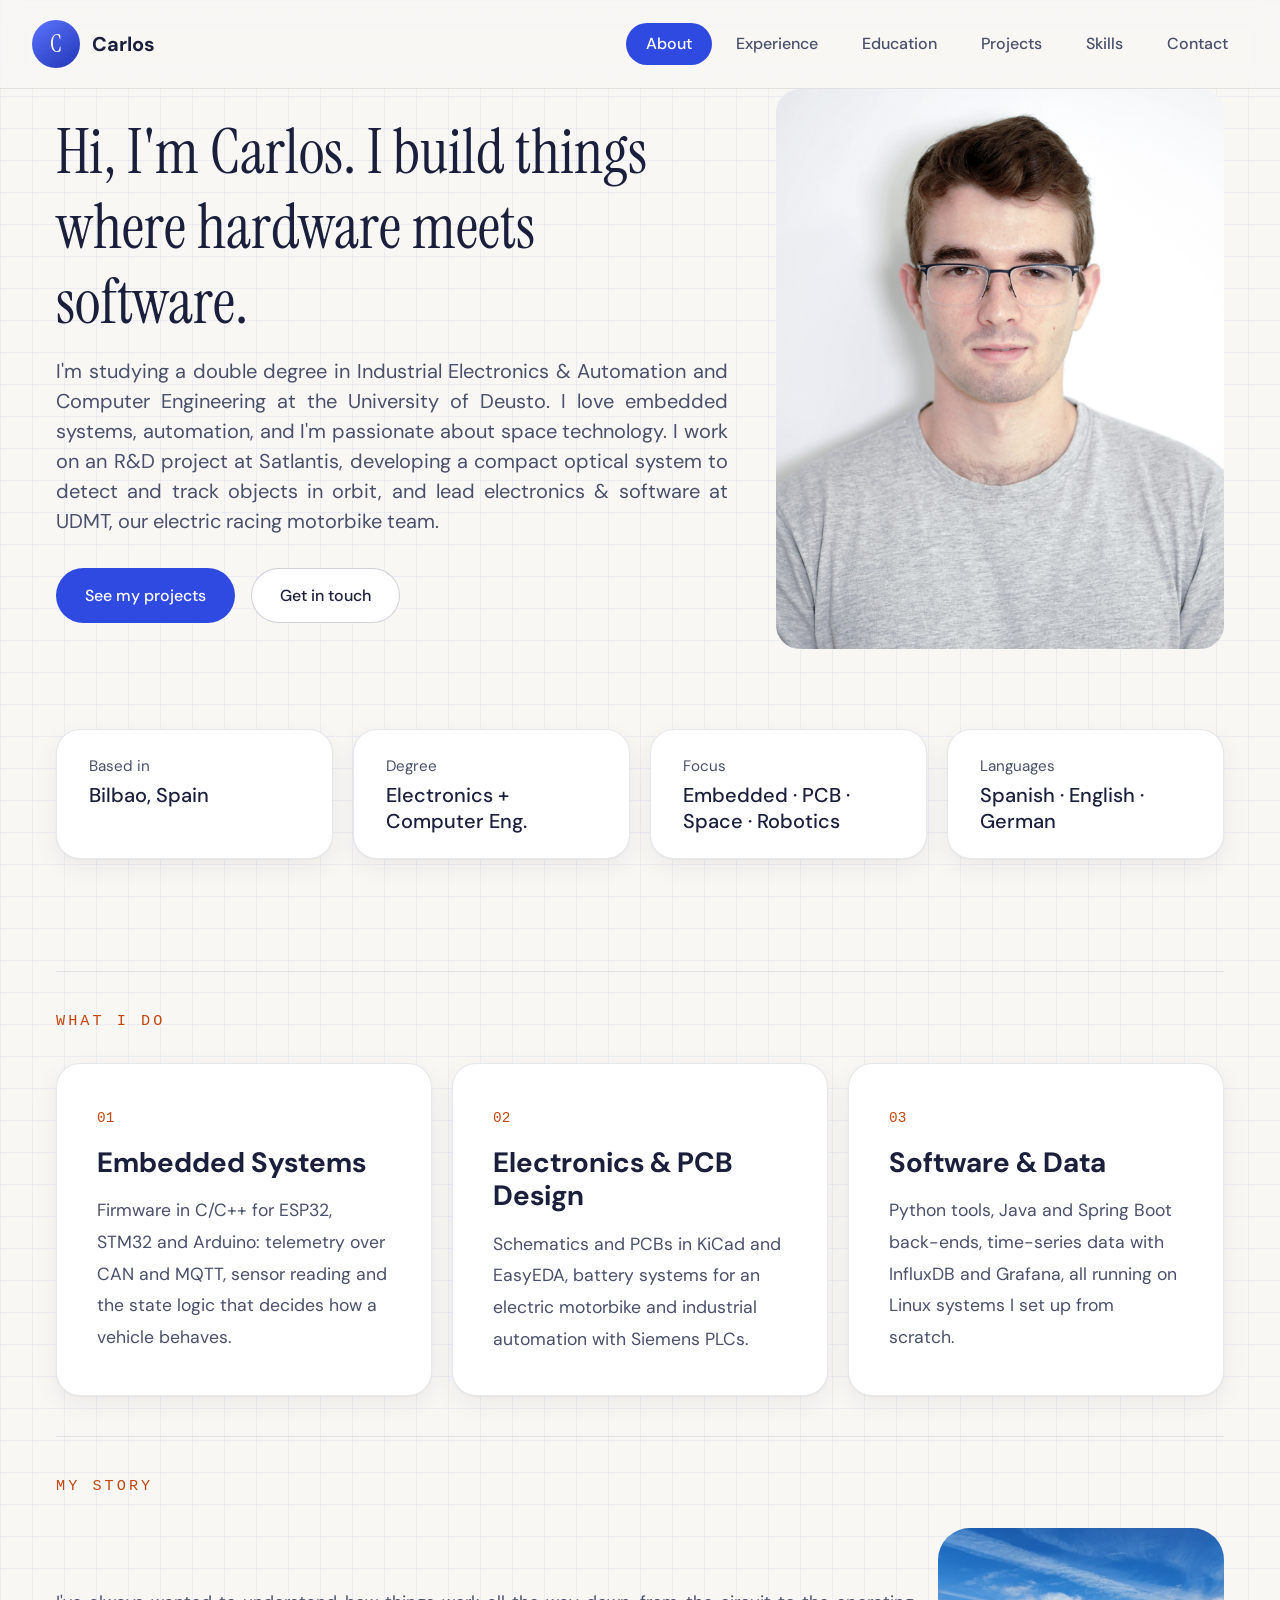
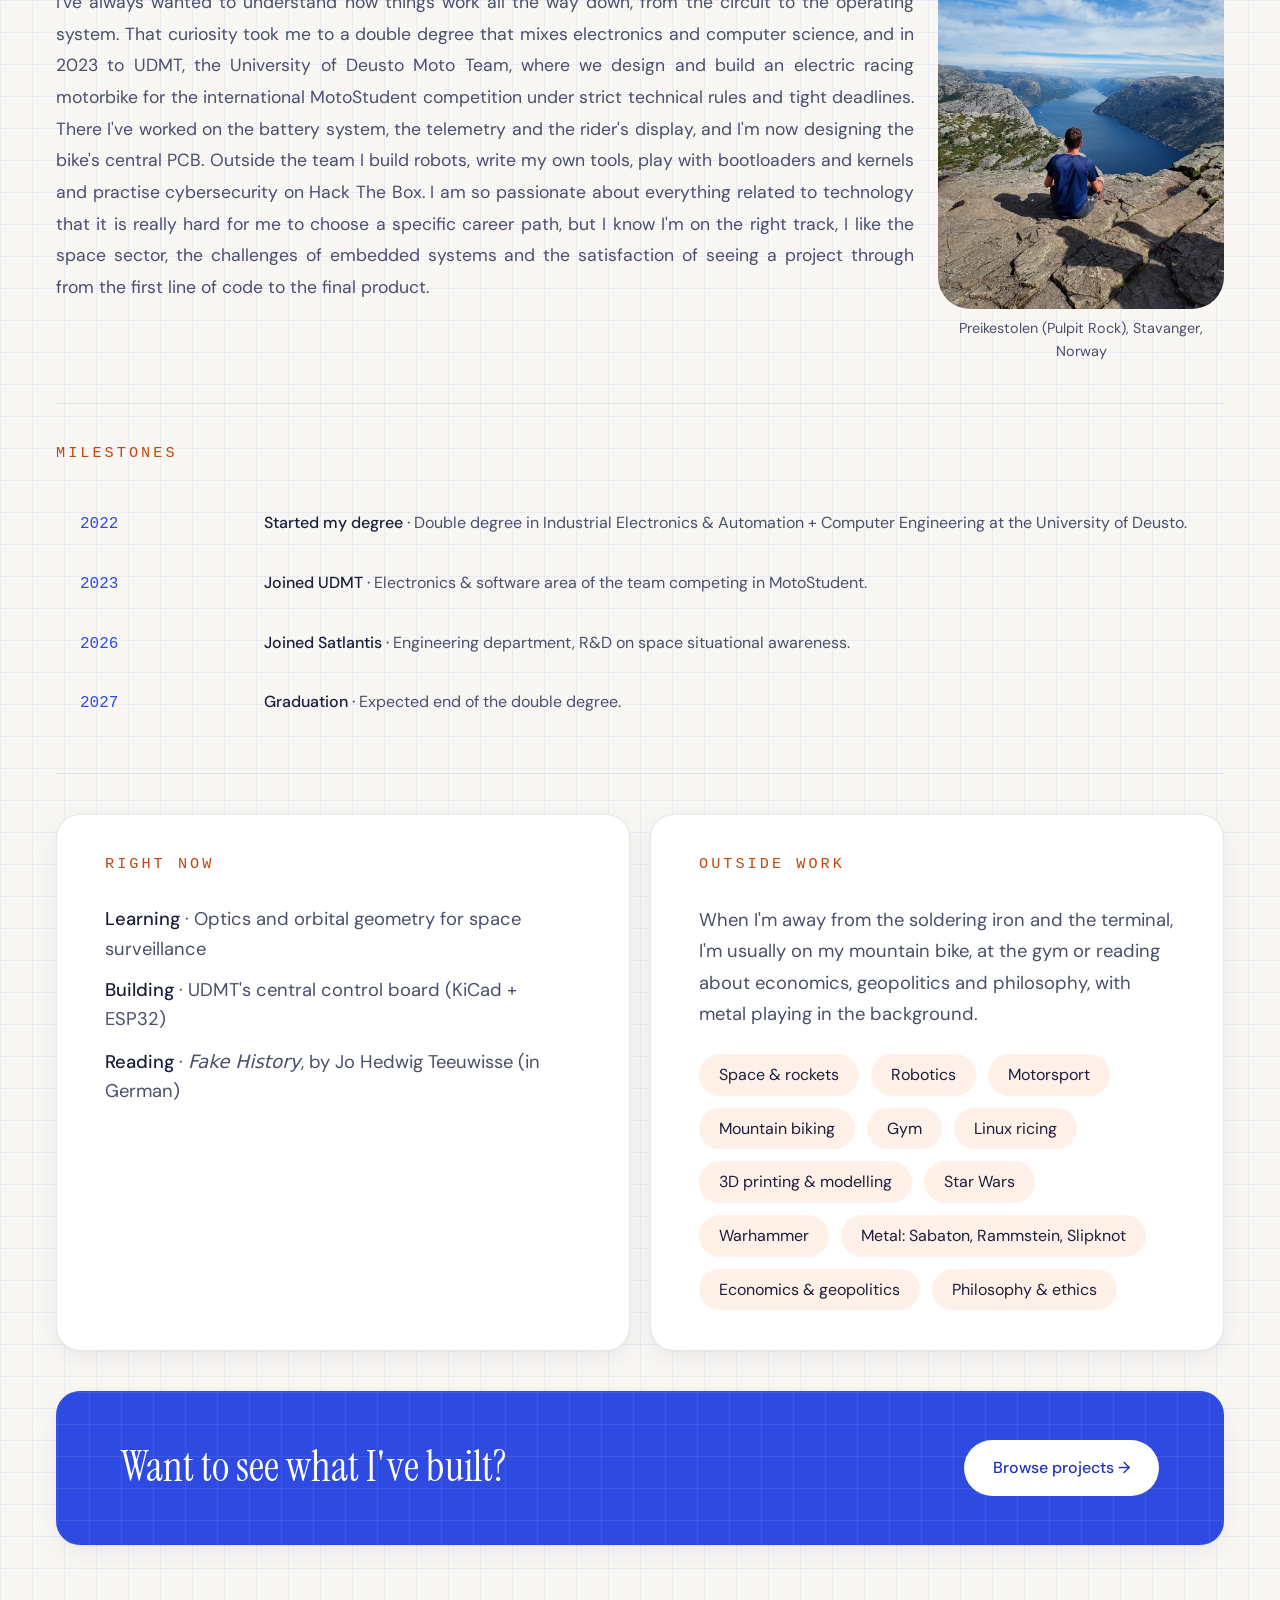
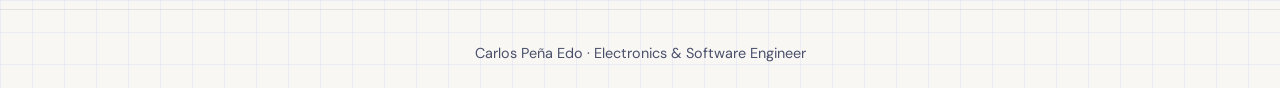
==== commit d6b25cb8: "satlantis, proyectos reordenados y pie de foto - Texto de Satlantis más descriptivo (I+D en SSA, dep" ====
--- a/index.html
+++ b/index.html
@@ -38,7 +38,7 @@
             <section class="intro">
                 <div class="intro__text">
                     <h1 class="intro__title">Hi, I'm Carlos. I build things where hardware meets software.</h1>
-                    <p class="intro__description">I'm studying a double degree in Industrial Electronics &amp; Automation and Computer Engineering at the University of Deusto. I love embedded systems, C/C++ and automation, and I'm passionate about space technology. I work on space situational awareness at Satlantis and lead electronics &amp; software at UDMT, our electric racing motorbike team.</p>
+                    <p class="intro__description">I'm studying a double degree in Industrial Electronics &amp; Automation and Computer Engineering at the University of Deusto. I love embedded systems, automation, and I'm passionate about space technology. I work on an R&amp;D project at Satlantis, developing a compact optical system to detect and track objects in orbit, and lead electronics &amp; software at UDMT, our electric racing motorbike team.</p>
 
                     <div class="intro__actions">
                         <a class="btn btn--solid" href="projects.html">See my projects</a>
@@ -63,7 +63,7 @@
                     </li>
                     <li class="card facts__item">
                         <span class="facts__label">Focus</span>
-                        <span class="facts__value">Embedded · PCB · Space</span>
+                        <span class="facts__value">Embedded · PCB · Space · Robotics</span>
                     </li>
                     <li class="card facts__item">
                         <span class="facts__label">Languages</span>
@@ -105,7 +105,10 @@
                         specific career path, but I know I'm on the right track, I like the space sector, the challenges of 
                         embedded systems and the satisfaction of seeing a project through from the first line of code to the final product.
                     </p>
-                    <img class="my-story__image" src="img/landscape.jpg" alt="Carlos Peña Edo in Norway">
+                    <figure class="my-story__figure">
+                        <img class="my-story__image" src="img/landscape.jpg" alt="Carlos Peña Edo at Preikestolen, Norway">
+                        <figcaption class="my-story__caption">Preikestolen (Pulpit Rock), Stavanger, Norway</figcaption>
+                    </figure>
                 </div>
             </section>
             <section class="section milestones" aria-label="Milestones">
@@ -121,7 +124,7 @@
                     </li>
                     <li class="milestones__item">
                         <time datetime="2026">2026</time>
-                        <p class="milestones__description"><strong>Joined Satlantis</strong> Electronics &amp; Software department, working on space situational awareness.</p>
+                        <p class="milestones__description"><strong>Joined Satlantis</strong> Engineering department, R&amp;D on space situational awareness.</p>
                     </li>
                     <li class="milestones__item">
                         <time datetime="2027">2027</time>
@@ -153,6 +156,7 @@
                     <p class="hobbies__description">When I'm away from the soldering iron and the terminal, I'm usually on my mountain bike, at the gym or reading about economics, geopolitics and philosophy, with metal playing in the background.</p>
                     <ul class="hobbies__list">
                         <li class="hobbies__item">Space &amp; rockets</li>
+                        <li class="hobbies__item">Robotics</li>
                         <li class="hobbies__item">Motorsport</li>
                         <li class="hobbies__item">Mountain biking</li>
                         <li class="hobbies__item">Gym</li>
--- a/css/index.css
+++ b/css/index.css
@@ -137,9 +137,20 @@
     hyphens: auto;
 }
 
+.my-story__figure {
+    margin: 0; /* figure trae margen por defecto */
+    align-self: center;
+}
+
 .my-story__image {
     border-radius: 2rem;
-    align-self: center;
+}
+
+.my-story__caption {
+    margin-top: 0.5rem;
+    font-size: 0.9rem;
+    color: var(--color-muted);
+    text-align: center;
 }
 
 @media (max-width: 768px) {
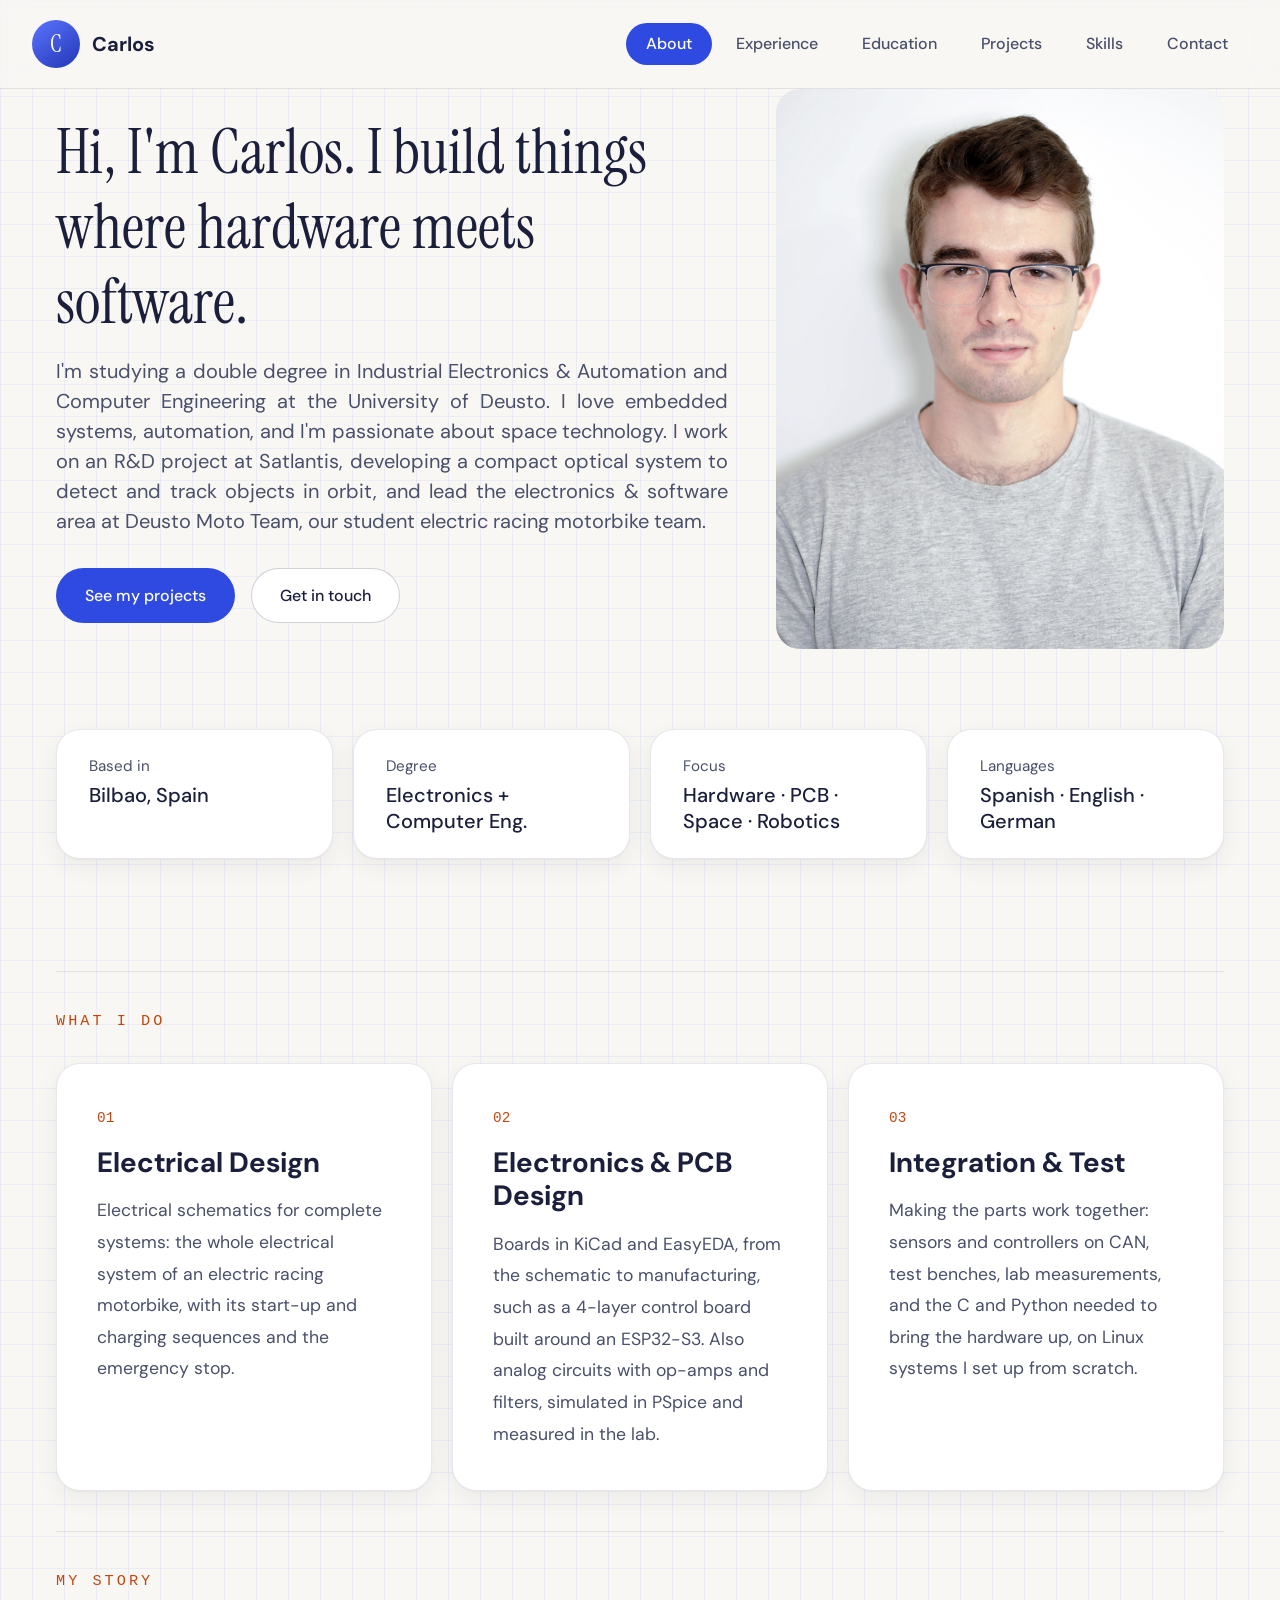
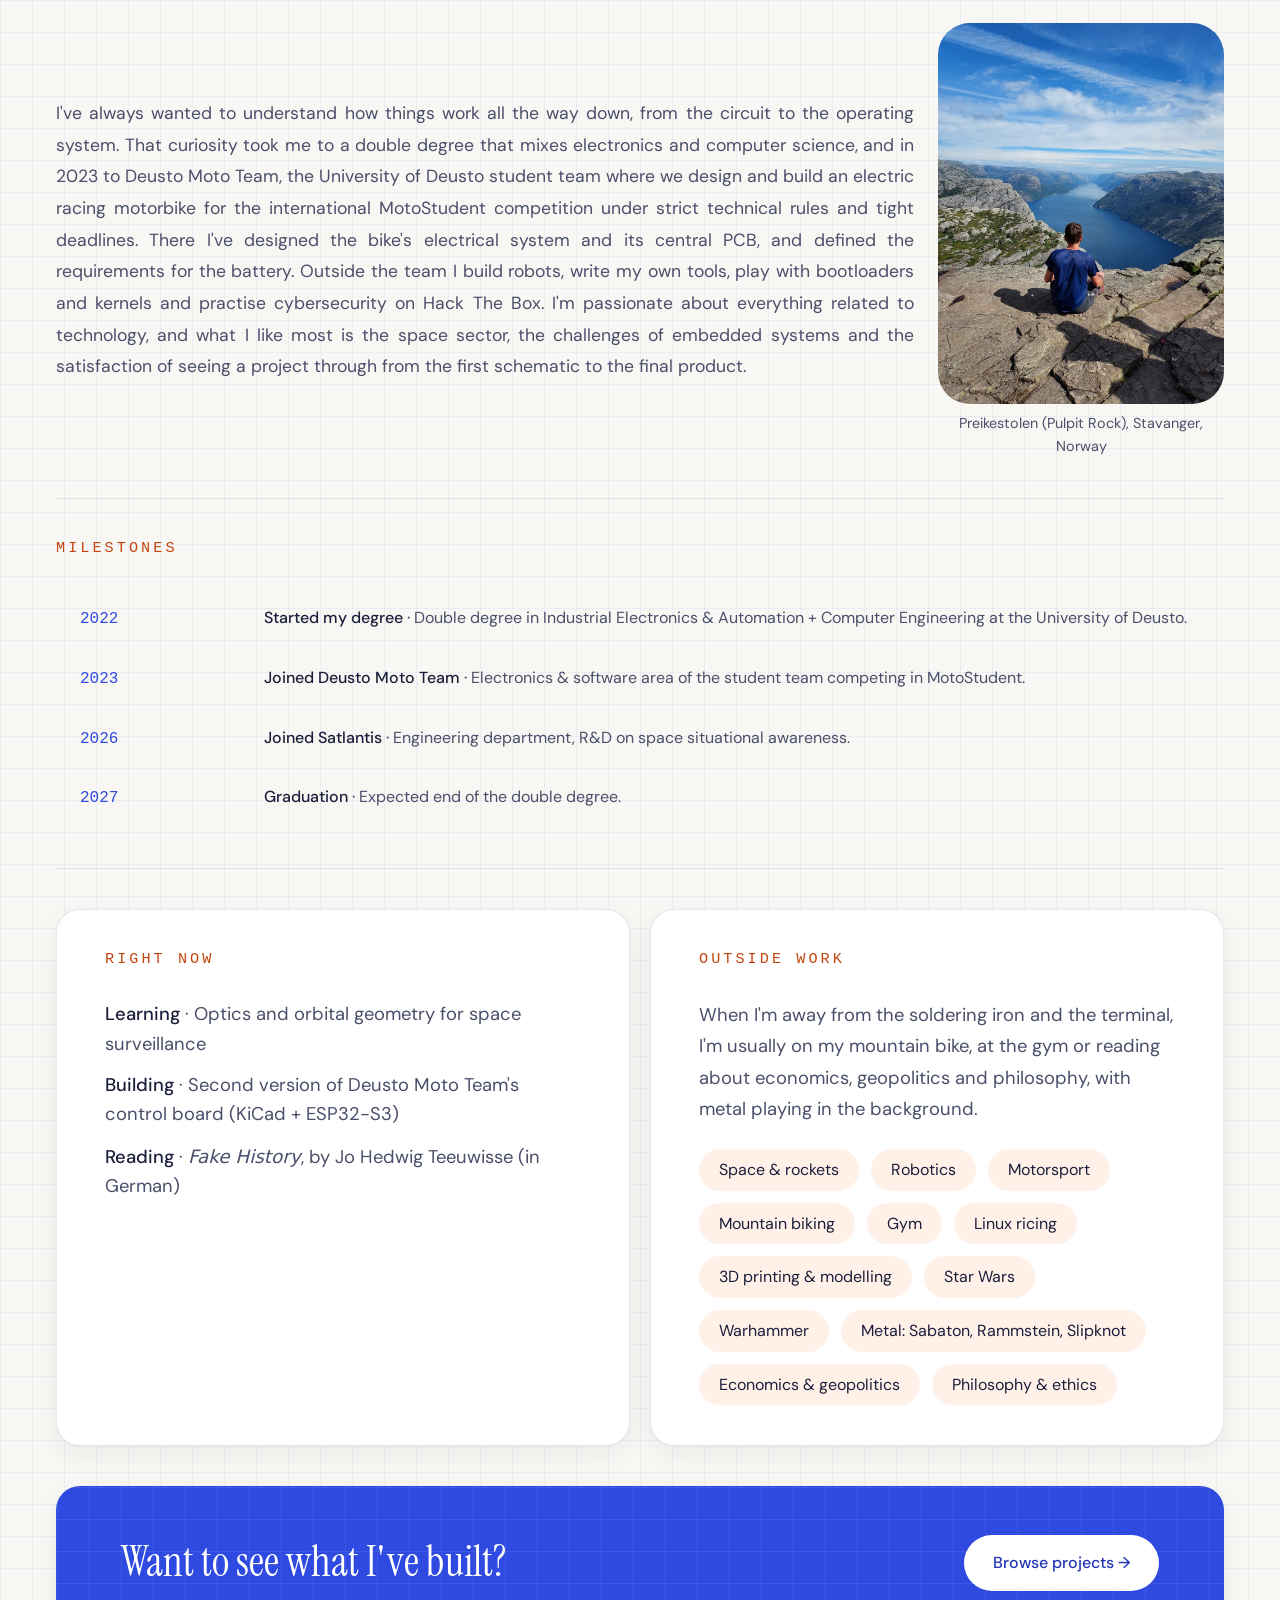
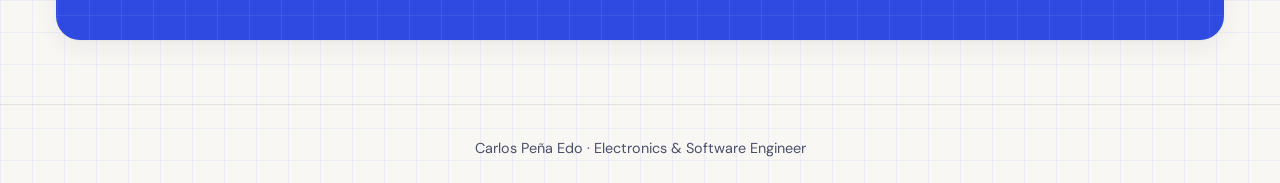
==== commit 5c9b44a6: "update with new projects" ====
--- a/index.html
+++ b/index.html
@@ -38,7 +38,7 @@
             <section class="intro">
                 <div class="intro__text">
                     <h1 class="intro__title">Hi, I'm Carlos. I build things where hardware meets software.</h1>
-                    <p class="intro__description">I'm studying a double degree in Industrial Electronics &amp; Automation and Computer Engineering at the University of Deusto. I love embedded systems, automation, and I'm passionate about space technology. I work on an R&amp;D project at Satlantis, developing a compact optical system to detect and track objects in orbit, and lead electronics &amp; software at UDMT, our electric racing motorbike team.</p>
+                    <p class="intro__description">I'm studying a double degree in Industrial Electronics &amp; Automation and Computer Engineering at the University of Deusto. I love embedded systems, automation, and I'm passionate about space technology. I work on an R&amp;D project at Satlantis, developing a compact optical system to detect and track objects in orbit, and lead the electronics &amp; software area at Deusto Moto Team, our student electric racing motorbike team.</p>
 
                     <div class="intro__actions">
                         <a class="btn btn--solid" href="projects.html">See my projects</a>
@@ -63,7 +63,7 @@
                     </li>
                     <li class="card facts__item">
                         <span class="facts__label">Focus</span>
-                        <span class="facts__value">Embedded · PCB · Space · Robotics</span>
+                        <span class="facts__value">Hardware · PCB · Space · Robotics</span>
                     </li>
                     <li class="card facts__item">
                         <span class="facts__label">Languages</span>
@@ -76,18 +76,18 @@
                 <ul class="specializations__list">
                     <li class="card specializations__item">
                         <span class="specializations__item-number">01</span>
-                        <h3 class="specializations__item-title">Embedded Systems</h3>
-                        <p class="specializations__item-description">Firmware in C/C++ for ESP32, STM32 and Arduino: telemetry over CAN and MQTT, sensor reading and the state logic that decides how a vehicle behaves.</p>
+                        <h3 class="specializations__item-title">Electrical Design</h3>
+                        <p class="specializations__item-description">Electrical schematics for complete systems: the whole electrical system of an electric racing motorbike, with its start-up and charging sequences and the emergency stop.</p>
                     </li>
                     <li class="card specializations__item">
                         <span class="specializations__item-number">02</span>
                         <h3 class="specializations__item-title">Electronics &amp; PCB Design</h3>
-                        <p class="specializations__item-description">Schematics and PCBs in KiCad and EasyEDA, battery systems for an electric motorbike and industrial automation with Siemens PLCs.</p>
+                        <p class="specializations__item-description">Boards in KiCad and EasyEDA, from the schematic to manufacturing, such as a 4-layer control board built around an ESP32-S3. Also analog circuits with op-amps and filters, simulated in PSpice and measured in the lab.</p>
                     </li>
                     <li class="card specializations__item">
                         <span class="specializations__item-number">03</span>
-                        <h3 class="specializations__item-title">Software &amp; Data</h3>
-                        <p class="specializations__item-description">Python tools, Java and Spring Boot back-ends, time-series data with InfluxDB and Grafana, all running on Linux systems I set up from scratch.</p>
+                        <h3 class="specializations__item-title">Integration &amp; Test</h3>
+                        <p class="specializations__item-description">Making the parts work together: sensors and controllers on CAN, test benches, lab measurements, and the C and Python needed to bring the hardware up, on Linux systems I set up from scratch.</p>
                     </li>
                 </ul>
             </section>
@@ -96,14 +96,13 @@
                 <div class="my-story__content">
                     <p class="my-story__description">I've always wanted to understand how things work all the way down, 
                         from the circuit to the operating system. That curiosity took me to a double degree that mixes 
-                        electronics and computer science, and in 2023 to UDMT, the University of Deusto Moto Team, where 
+                        electronics and computer science, and in 2023 to Deusto Moto Team, the University of Deusto student team where 
                         we design and build an electric racing motorbike for the international MotoStudent competition under 
-                        strict technical rules and tight deadlines. There I've worked on the battery system, the telemetry 
-                        and the rider's display, and I'm now designing the bike's central PCB. Outside the team I build robots, 
+                        strict technical rules and tight deadlines. There I've designed the bike's electrical system and its 
+                        central PCB, and defined the requirements for the battery. Outside the team I build robots, 
                         write my own tools, play with bootloaders and kernels and practise cybersecurity on Hack The Box. 
-                        I am so passionate about everything related to technology that it is really hard for me to choose a 
-                        specific career path, but I know I'm on the right track, I like the space sector, the challenges of 
-                        embedded systems and the satisfaction of seeing a project through from the first line of code to the final product.
+                        I'm passionate about everything related to technology, and what I like most is the space sector, the challenges of 
+                        embedded systems and the satisfaction of seeing a project through from the first schematic to the final product.
                     </p>
                     <figure class="my-story__figure">
                         <img class="my-story__image" src="img/landscape.jpg" alt="Carlos Peña Edo at Preikestolen, Norway">
@@ -120,7 +119,7 @@
                     </li>
                     <li class="milestones__item">
                         <time datetime="2023">2023</time>
-                        <p class="milestones__description"><strong>Joined UDMT</strong> Electronics &amp; software area of the team competing in MotoStudent.</p>
+                        <p class="milestones__description"><strong>Joined Deusto Moto Team</strong> Electronics &amp; software area of the student team competing in MotoStudent.</p>
                     </li>
                     <li class="milestones__item">
                         <time datetime="2026">2026</time>
@@ -143,7 +142,7 @@
                         </div>
                         <div class="now__row">
                             <dt>Building</dt>
-                            <dd>UDMT's central control board (KiCad + ESP32)</dd>
+                            <dd>Second version of Deusto Moto Team's control board (KiCad + ESP32-S3)</dd>
                         </div>
                         <div class="now__row">
                             <dt>Reading</dt>
